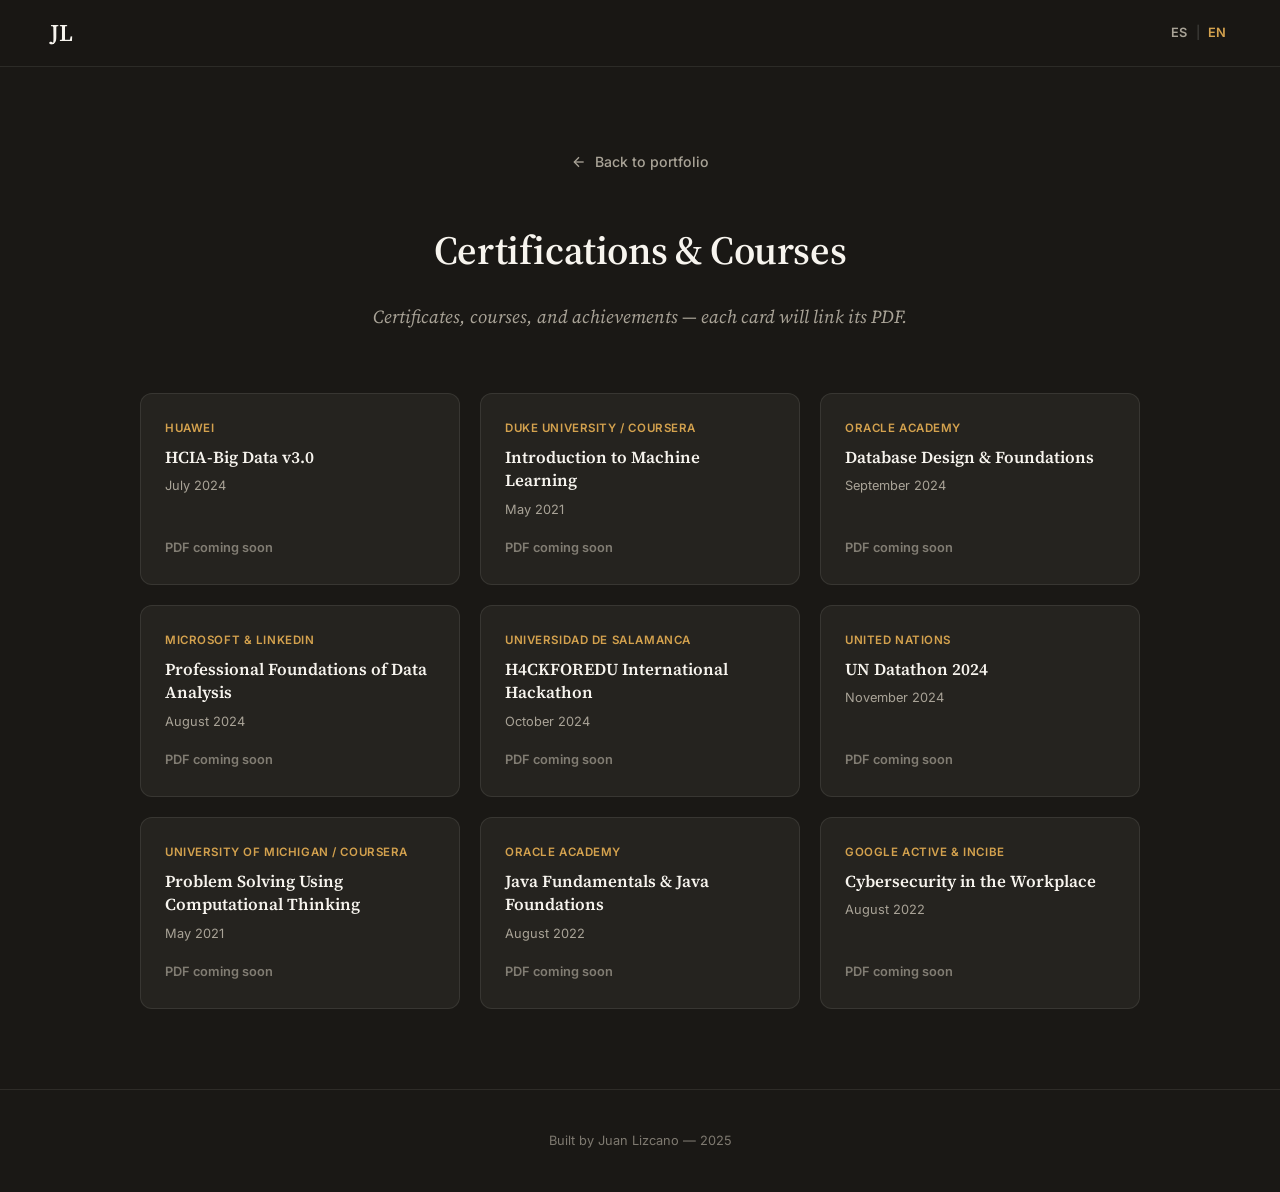
==== certificados.html @ 705ecad2 "Redesign: gold editorial theme, coverflow gallery, write-in effects - New typography: Source Serif 4" ====
<!DOCTYPE html>
<html lang="en" class="no-js">
<head>
    <meta charset="UTF-8">
    <meta name="viewport" content="width=device-width, initial-scale=1.0">
    <title>Certifications & Courses | Juan Lizcano</title>
    <meta name="description" content="Certifications, courses, and achievements of Juan Lizcano Barbosa.">

    <!-- Google Fonts -->
    <link rel="preconnect" href="https://fonts.googleapis.com">
    <link rel="preconnect" href="https://fonts.gstatic.com" crossorigin>
    <link href="https://fonts.googleapis.com/css2?family=Inter:wght@400;500;600;700&family=Source+Serif+4:ital,opsz,wght@0,8..60,400;0,8..60,500;0,8..60,600;1,8..60,400&display=swap" rel="stylesheet">

    <!-- Styles -->
    <link rel="stylesheet" href="css/styles.css">
</head>
<body data-page="certs">

    <!-- Navigation (static, always solid) -->
    <nav id="navbar" class="scrolled">
        <a class="nav-logo" href="index.html">JL</a>
        <div class="nav-actions">
            <div class="lang-toggle" role="group" aria-label="Language / Idioma">
                <button type="button" class="lang-opt" data-lang="es">ES</button>
                <span class="lang-sep">|</span>
                <button type="button" class="lang-opt" data-lang="en">EN</button>
            </div>
        </div>
    </nav>

    <main class="main-container">
        <section id="certificates">
            <div class="content-wrapper">
                <a class="certs-back" href="index.html">
                    <svg width="16" height="16" viewBox="0 0 24 24" fill="none" stroke="currentColor" stroke-width="2"><line x1="19" y1="12" x2="5" y2="12"/><polyline points="12 19 5 12 12 5"/></svg>
                    <span data-i18n="certs.back">Back to portfolio</span>
                </a>

                <h2 data-i18n="certs.title">Certifications &amp; Courses</h2>
                <p class="section-subtitle" data-i18n="certs.subtitle">Certificates, courses, and achievements — each card will link its PDF.</p>

                <!--
                    To publish a certificate PDF:
                    1. Drop the file into the certs/ folder (e.g. certs/hcia-big-data.pdf).
                    2. Replace the card's <span class="cert-pdf pending">…</span> with:
                       <a class="cert-pdf" href="certs/hcia-big-data.pdf" target="_blank" rel="noopener">
                           <span data-i18n="certs.view">View certificate (PDF)</span>
                       </a>
                -->
                <div class="certs-grid">
                    <div class="cert-card">
                        <div class="cert-issuer">Huawei</div>
                        <h4>HCIA-Big Data v3.0</h4>
                        <div class="cert-date" data-i18n="edu.cd1">July 2024</div>
                        <span class="cert-pdf pending" data-i18n="certs.soon">PDF coming soon</span>
                    </div>

                    <div class="cert-card">
                        <div class="cert-issuer">Duke University / Coursera</div>
                        <h4 data-i18n="edu.cert2">Introduction to Machine Learning</h4>
                        <div class="cert-date" data-i18n="edu.cd2">May 2021</div>
                        <span class="cert-pdf pending" data-i18n="certs.soon">PDF coming soon</span>
                    </div>

                    <div class="cert-card">
                        <div class="cert-issuer">Oracle Academy</div>
                        <h4 data-i18n="edu.cert3">Database Design &amp; Foundations</h4>
                        <div class="cert-date" data-i18n="edu.cd3">September 2024</div>
                        <span class="cert-pdf pending" data-i18n="certs.soon">PDF coming soon</span>
                    </div>

                    <div class="cert-card">
                        <div class="cert-issuer">Microsoft &amp; LinkedIn</div>
                        <h4 data-i18n="edu.cert4">Professional Foundations of Data Analysis</h4>
                        <div class="cert-date" data-i18n="edu.cd4">August 2024</div>
                        <span class="cert-pdf pending" data-i18n="certs.soon">PDF coming soon</span>
                    </div>

                    <div class="cert-card">
                        <div class="cert-issuer">Universidad de Salamanca</div>
                        <h4 data-i18n="edu.cert5">H4CKFOREDU International Hackathon</h4>
                        <div class="cert-date" data-i18n="edu.cd5">October 2024</div>
                        <span class="cert-pdf pending" data-i18n="certs.soon">PDF coming soon</span>
                    </div>

                    <div class="cert-card">
                        <div class="cert-issuer" data-i18n="edu.iss6">United Nations</div>
                        <h4>UN Datathon 2024</h4>
                        <div class="cert-date" data-i18n="edu.cd6">November 2024</div>
                        <span class="cert-pdf pending" data-i18n="certs.soon">PDF coming soon</span>
                    </div>

                    <div class="cert-card">
                        <div class="cert-issuer">University of Michigan / Coursera</div>
                        <h4 data-i18n="edu.cert7">Problem Solving Using Computational Thinking</h4>
                        <div class="cert-date" data-i18n="edu.cd7">May 2021</div>
                        <span class="cert-pdf pending" data-i18n="certs.soon">PDF coming soon</span>
                    </div>

                    <div class="cert-card">
                        <div class="cert-issuer">Oracle Academy</div>
                        <h4>Java Fundamentals &amp; Java Foundations</h4>
                        <div class="cert-date" data-i18n="edu.cd8">August 2022</div>
                        <span class="cert-pdf pending" data-i18n="certs.soon">PDF coming soon</span>
                    </div>

                    <div class="cert-card">
                        <div class="cert-issuer">Google Active &amp; Incibe</div>
                        <h4 data-i18n="edu.cert9">Cybersecurity in the Workplace</h4>
                        <div class="cert-date" data-i18n="edu.cd9">August 2022</div>
                        <span class="cert-pdf pending" data-i18n="certs.soon">PDF coming soon</span>
                    </div>
                </div>
            </div>
        </section>
    </main>

    <!-- Footer -->
    <footer>
        <p class="footer-copy" data-i18n="footer.copy">Built by Juan Lizcano &mdash; 2025</p>
    </footer>

    <!-- Scripts -->
    <script src="js/i18n.js" defer></script>

</body>
</html>
---- css/styles.css ----
/* ============================================
   Portfolio - Juan Lizcano Barbosa
   styles.css
   --------------------------------------------
   Editorial look: serif body (Source Serif 4) at a
   comfortable reading size, Inter for UI labels,
   warm dark palette with a single muted-gold accent.
   ============================================ */

/* --- Design Tokens --- */
:root {
    --bg-primary: #1a1815;
    --bg-secondary: #201d19;
    --bg-card: #262219;
    --bg-glass: rgba(245, 240, 232, 0.05);
    --bg-glass-hover: rgba(245, 240, 232, 0.1);
    --text-primary: #e6e2da;
    --text-secondary: #a9a397;
    --text-highlight: #f7f4ee;
    --accent: #d4a24e;
    --accent-hover: #ba8a35;
    --accent-glow: rgba(212, 162, 78, 0.35);
    --border-subtle: rgba(245, 240, 232, 0.09);
    --border-hover: rgba(245, 240, 232, 0.22);
    --font-serif: 'Source Serif 4', Georgia, 'Times New Roman', serif;
    --font-sans: 'Inter', -apple-system, BlinkMacSystemFont, sans-serif;
    --radius-sm: 8px;
    --radius-md: 12px;
    --radius-lg: 16px;
    --transition: 0.3s ease;
}

/* --- Reset --- */
*, *::before, *::after { box-sizing: border-box; margin: 0; padding: 0; }
html { scroll-behavior: smooth; }
body {
    font-family: var(--font-serif);
    font-size: 1.0625rem; /* 17px — comfortable reading size */
    background-color: var(--bg-primary);
    color: var(--text-primary);
    overflow-x: hidden;
    line-height: 1.75;
}
a { color: inherit; text-decoration: none; }
img { max-width: 100%; display: block; }

/* --- Particles Background --- */
#particles-js {
    position: fixed;
    inset: 0;
    z-index: 0;
}

/* --- Main Container --- */
.main-container {
    position: relative;
    z-index: 1;
}

/* ============================================
   NAVIGATION
   ============================================ */
nav {
    position: fixed;
    top: 0;
    left: 0;
    width: 100%;
    padding: 20px 50px;
    display: flex;
    justify-content: space-between;
    align-items: center;
    z-index: 1000;
    font-family: var(--font-sans);
    transition: background-color var(--transition), padding var(--transition);
}
nav.scrolled {
    background-color: rgba(26, 24, 21, 0.92);
    backdrop-filter: blur(20px);
    -webkit-backdrop-filter: blur(20px);
    padding: 12px 50px;
    border-bottom: 1px solid var(--border-subtle);
}
.nav-logo {
    font-family: var(--font-serif);
    font-weight: 600;
    font-size: 1.5rem;
    color: var(--text-highlight);
    letter-spacing: -0.02em;
}
.nav-links {
    display: flex;
    gap: 32px;
    align-items: center;
}
.nav-links a {
    color: var(--text-secondary);
    font-weight: 500;
    font-size: 0.9rem;
    letter-spacing: 0.02em;
    transition: color var(--transition);
    position: relative;
}
.nav-links a::after {
    content: '';
    position: absolute;
    bottom: -4px;
    left: 0;
    width: 0;
    height: 2px;
    background: var(--accent);
    transition: width var(--transition);
}
.nav-links a:hover,
.nav-links a.active {
    color: var(--text-highlight);
}
.nav-links a.active::after,
.nav-links a:hover::after {
    width: 100%;
}

/* LinkedIn icon link (no underline effect) */
.nav-linkedin {
    display: inline-flex;
    align-items: center;
}
.nav-linkedin::after { display: none; }
.nav-linkedin svg { display: block; }
.nav-linkedin:hover { color: var(--accent); }

/* Right-side nav cluster: language toggle + hamburger */
.nav-actions {
    display: flex;
    align-items: center;
    gap: 18px;
}
.lang-toggle {
    display: flex;
    align-items: center;
    gap: 5px;
    user-select: none;
}
.lang-opt {
    background: none;
    border: none;
    padding: 2px 3px;
    cursor: pointer;
    font-family: inherit;
    font-size: 0.8rem;
    font-weight: 600;
    letter-spacing: 0.04em;
    color: var(--text-secondary);
    transition: color var(--transition);
}
.lang-opt:hover { color: var(--text-highlight); }
.lang-opt.active { color: var(--accent); }
.lang-sep { color: var(--border-hover); font-size: 0.8rem; }

/* ============================================
   SECTIONS - COMMON
   ============================================ */
section {
    min-height: 100vh;
    display: flex;
    justify-content: center;
    align-items: center;
    padding: 120px 40px;
    position: relative;
}
.content-wrapper {
    max-width: 1000px;
    width: 100%;
    text-align: center;
}
h2 {
    font-family: var(--font-serif);
    font-size: 2.5rem;
    font-weight: 600;
    margin-bottom: 16px;
    letter-spacing: -0.01em;
    color: var(--text-highlight);
}
.section-subtitle {
    font-family: var(--font-serif);
    font-style: italic;
    color: var(--text-secondary);
    font-size: 1.15rem;
    margin-bottom: 60px;
    max-width: 620px;
    margin-left: auto;
    margin-right: auto;
}
h3 {
    font-family: var(--font-serif);
    font-size: 1.45rem;
    font-weight: 600;
    color: var(--text-highlight);
    margin-bottom: 16px;
}

/* Previously an animated silver gradient — now calm, plain text. */
.gradient-text {
    color: var(--text-highlight);
}

/* ============================================
   HERO SECTION
   ============================================ */
#home {
    padding: 0;
    overflow: hidden;
}
#vanta-hero {
    position: absolute;
    inset: 0;
    z-index: 1;
}
.hero-text {
    position: relative;
    z-index: 2;
    text-align: center;
}
.hero-text h1 {
    font-family: var(--font-serif);
    font-size: 4.2rem;
    font-weight: 600;
    color: var(--text-highlight);
    margin: 0;
    text-shadow: 0 0 30px rgba(0, 0, 0, 0.6);
    letter-spacing: -0.015em;
}
.hero-text p {
    font-family: var(--font-serif);
    font-style: italic;
    font-size: 1.45rem;
    color: var(--text-primary);
    text-shadow: 0 0 15px rgba(0, 0, 0, 0.6);
    min-height: 2.2rem;
    margin-top: 12px;
}
.typing-cursor {
    display: inline-block;
    width: 3px;
    height: 1.4rem;
    background-color: var(--accent);
    margin-left: 2px;
    animation: blink 0.7s infinite;
    vertical-align: text-bottom;
}
@keyframes blink { 50% { opacity: 0; } }

/* Hero CV button */
.hero-cv {
    display: inline-flex;
    align-items: center;
    gap: 9px;
    margin-top: 28px;
    padding: 12px 26px;
    border-radius: 30px;
    background: rgba(245, 240, 232, 0.06);
    border: 1px solid var(--border-hover);
    color: var(--text-highlight);
    font-family: var(--font-sans);
    font-weight: 600;
    font-size: 0.9rem;
    backdrop-filter: blur(6px);
    transition: all var(--transition);
}
.hero-cv:hover {
    background: var(--accent);
    border-color: var(--accent);
    transform: translateY(-3px);
    box-shadow: 0 10px 30px rgba(212, 162, 78, 0.35);
}

.scroll-indicator {
    position: absolute;
    bottom: 40px;
    left: 50%;
    transform: translateX(-50%);
    z-index: 2;
    animation: bounce 2s infinite;
    opacity: 0.6;
}
.scroll-indicator svg {
    width: 24px;
    height: 24px;
    fill: var(--text-primary);
}
@keyframes bounce {
    0%, 20%, 50%, 80%, 100% { transform: translateX(-50%) translateY(0); }
    40% { transform: translateX(-50%) translateY(-10px); }
    60% { transform: translateX(-50%) translateY(-5px); }
}

/* ============================================
   ABOUT SECTION
   ============================================ */
#about .intro-text {
    font-size: 1.2rem;
    line-height: 1.85;
    color: var(--text-primary);
    max-width: 680px;
    margin: 0 auto 56px auto;
    text-align: center;
}

/* Coverflow photo carousel (3D ring painted from js/main.js) */
.coverflow {
    position: relative;
    max-width: 760px;
    margin: 0 auto;
    /* Card width drives pitch, depth and perspective. */
    --cf-card: clamp(190px, 28vw, 300px);
}
.coverflow-frame {
    position: relative;
    overflow: hidden;
    padding: 36px 0 26px;
    cursor: grab;
    outline: none;
    perspective: calc(var(--cf-card) * 3);
    touch-action: pan-y; /* horizontal drag is ours; the page keeps scrolling */
}
.coverflow-frame:active { cursor: grabbing; }
.coverflow-frame:focus-visible {
    outline: 2px solid var(--accent);
    outline-offset: -2px;
    border-radius: var(--radius-md);
}
.coverflow-stage {
    position: relative;
    height: var(--cf-card);
    transform-style: preserve-3d;
    user-select: none;
}
.coverflow-card {
    position: absolute;
    left: 50%;
    top: 0;
    width: var(--cf-card);
    aspect-ratio: 1 / 1;
    overflow: hidden;
    border-radius: var(--radius-lg);
    background: var(--bg-card);
    border: 1px solid var(--border-subtle);
    box-shadow: 0 22px 50px rgba(0, 0, 0, 0.45);
    will-change: transform;
}
.coverflow-card img {
    width: 100%;
    height: 100%;
    object-fit: cover;
    user-select: none;
    -webkit-user-drag: none;
    pointer-events: none;
}
.coverflow-caption {
    font-family: var(--font-serif);
    font-style: italic;
    color: var(--text-secondary);
    font-size: 0.98rem;
    min-height: 1.6em;
}
.carousel-btn {
    position: absolute;
    top: 50%;
    transform: translateY(-50%);
    z-index: 200;
    width: 40px;
    height: 40px;
    border-radius: 50%;
    border: 1px solid var(--border-subtle);
    background: rgba(26, 24, 21, 0.6);
    color: var(--text-highlight);
    display: flex;
    align-items: center;
    justify-content: center;
    cursor: pointer;
    backdrop-filter: blur(6px);
    transition: all var(--transition);
}
.carousel-btn:hover {
    border-color: var(--accent);
    background: rgba(212, 162, 78, 0.35);
}
.carousel-btn.prev { left: 10px; }
.carousel-btn.next { right: 10px; }
.carousel-dots {
    display: flex;
    justify-content: center;
    gap: 8px;
    margin-top: 14px;
}
.carousel-dot {
    width: 8px;
    height: 8px;
    border-radius: 50%;
    border: none;
    padding: 0;
    background: rgba(247, 244, 238, 0.45);
    cursor: pointer;
    transition: background var(--transition), transform var(--transition);
}
.carousel-dot.active {
    background: var(--accent);
    transform: scale(1.25);
}

/* ============================================
   EXPERIENCE TIMELINE
   ============================================ */
#experience {
    min-height: auto;
    padding: 100px 40px;
}
.timeline {
    position: relative;
    max-width: 900px;
    margin: 0 auto;
    padding: 20px 0;
}
.timeline::before {
    content: '';
    position: absolute;
    left: 50%;
    transform: translateX(-50%);
    top: 0;
    bottom: 0;
    width: 2px;
    background: linear-gradient(to bottom, transparent, var(--accent), var(--accent), transparent);
    opacity: 0.55;
}
.timeline-item {
    position: relative;
    width: 50%;
    padding: 0 40px 50px;
}
.timeline-item:nth-child(odd) {
    left: 0;
    text-align: right;
    padding-right: 50px;
    padding-left: 0;
}
.timeline-item:nth-child(even) {
    left: 50%;
    text-align: left;
    padding-left: 50px;
    padding-right: 0;
}
.timeline-dot {
    position: absolute;
    top: 5px;
    width: 14px;
    height: 14px;
    background: var(--accent);
    border: 3px solid var(--bg-primary);
    border-radius: 50%;
    z-index: 2;
    box-shadow: 0 0 10px var(--accent-glow);
}
.timeline-item:nth-child(odd) .timeline-dot {
    right: -7px;
}
.timeline-item:nth-child(even) .timeline-dot {
    left: -7px;
}
.timeline-content {
    background: var(--bg-glass);
    border: 1px solid var(--border-subtle);
    border-radius: var(--radius-md);
    padding: 24px;
    transition: all var(--transition);
}
.timeline-content:hover {
    border-color: var(--border-hover);
    transform: translateY(-3px);
    box-shadow: 0 10px 30px rgba(0, 0, 0, 0.3);
}
.timeline-date {
    font-family: var(--font-sans);
    font-size: 0.78rem;
    color: var(--accent);
    font-weight: 600;
    text-transform: uppercase;
    letter-spacing: 0.06em;
    margin-bottom: 8px;
}
.timeline-content h3 {
    font-size: 1.2rem;
    margin-bottom: 4px;
}
.timeline-company {
    font-family: var(--font-serif);
    font-style: italic;
    color: var(--text-secondary);
    font-size: 0.95rem;
    margin-bottom: 10px;
}
.timeline-content p {
    color: var(--text-secondary);
    font-size: 0.95rem;
    line-height: 1.65;
    margin: 0;
}
.timeline-content .project-tags {
    margin-top: 12px;
}

/* ============================================
   PROJECTS SECTION
   ============================================ */
.projects-grid {
    display: grid;
    grid-template-columns: repeat(auto-fit, minmax(300px, 1fr));
    gap: 24px;
    width: 100%;
}
.project-card {
    background: var(--bg-card);
    border-radius: var(--radius-md);
    overflow: hidden;
    transition: transform var(--transition), box-shadow var(--transition), border-color var(--transition);
    border: 1px solid var(--border-subtle);
    display: flex;
    flex-direction: column;
}
.project-card:hover {
    transform: translateY(-6px);
    box-shadow: 0 16px 40px rgba(0, 0, 0, 0.4);
    border-color: var(--border-hover);
}

/* Icon header */
.project-icon-header {
    display: flex;
    align-items: center;
    justify-content: space-between;
    padding: 22px 24px 0;
}
.project-status {
    font-family: var(--font-sans);
    font-size: 0.68rem;
    font-weight: 600;
    text-transform: uppercase;
    letter-spacing: 0.06em;
    padding: 4px 10px;
    border-radius: 20px;
}
.project-status.live {
    background: rgba(34, 197, 94, 0.12);
    color: #4ade80;
    border: 1px solid rgba(34, 197, 94, 0.25);
}
.project-status.dev {
    background: rgba(251, 191, 36, 0.12);
    color: #fbbf24;
    border: 1px solid rgba(251, 191, 36, 0.25);
}
.project-status.research {
    background: rgba(212, 162, 78, 0.12);
    color: var(--accent);
    border: 1px solid rgba(212, 162, 78, 0.3);
}
.project-status.complete {
    background: rgba(169, 163, 151, 0.12);
    color: var(--text-secondary);
    border: 1px solid rgba(169, 163, 151, 0.3);
}

.project-info {
    padding: 18px 24px 24px;
    text-align: left;
    flex-grow: 1;
    display: flex;
    flex-direction: column;
}
.project-info h3 {
    margin: 0 0 10px 0;
    font-size: 1.2rem;
    line-height: 1.3;
}
.project-info p {
    color: var(--text-secondary);
    font-size: 0.95rem;
    line-height: 1.65;
    flex-grow: 1;
}
.project-tags {
    display: flex;
    flex-wrap: wrap;
    gap: 6px;
    margin-top: 16px;
}
.project-tag {
    font-family: var(--font-sans);
    font-size: 0.7rem;
    padding: 3px 9px;
    border-radius: 20px;
    background: rgba(212, 162, 78, 0.1);
    color: #e2c07c;
    font-weight: 500;
    letter-spacing: 0.02em;
    border: 1px solid rgba(212, 162, 78, 0.18);
}
.project-link {
    display: inline-flex;
    align-items: center;
    gap: 7px;
    margin-top: 16px;
    padding: 9px 18px;
    align-self: flex-start;
    background: rgba(212, 162, 78, 0.12);
    border: 1px solid rgba(212, 162, 78, 0.3);
    color: var(--accent);
    border-radius: 8px;
    font-family: var(--font-sans);
    font-weight: 600;
    font-size: 0.82rem;
    transition: all var(--transition);
}
.project-link:hover {
    background: var(--accent);
    color: #fff;
    transform: translateY(-2px);
    box-shadow: 0 8px 20px rgba(212, 162, 78, 0.3);
}
.project-info-footer {
    display: flex;
    align-items: center;
    justify-content: space-between;
    flex-wrap: wrap;
    gap: 12px;
}

/* Clickable card + "View case study" cue */
.project-card.clickable { cursor: pointer; }
.project-card.clickable:focus-visible {
    outline: 2px solid var(--accent);
    outline-offset: 2px;
}
.case-cue {
    display: inline-flex;
    align-items: center;
    gap: 6px;
    margin-top: 16px;
    align-self: flex-start;
    color: var(--accent);
    font-family: var(--font-sans);
    font-weight: 600;
    font-size: 0.8rem;
    opacity: 0.85;
    transition: gap var(--transition), opacity var(--transition);
}
.project-card:hover .case-cue { opacity: 1; gap: 10px; }

/* ============================================
   CASE STUDY MODAL
   ============================================ */
.case-modal {
    position: fixed;
    inset: 0;
    z-index: 200;
    display: none;
    align-items: center;
    justify-content: center;
    padding: 24px;
}
.case-modal.open { display: flex; }
.case-modal-backdrop {
    position: absolute;
    inset: 0;
    background: rgba(0, 0, 0, 0.75);
    backdrop-filter: blur(4px);
    animation: fade-in 0.25s ease;
}
.case-modal-content {
    position: relative;
    z-index: 1;
    width: 100%;
    max-width: 640px;
    max-height: 88vh;
    overflow-y: auto;
    background: var(--bg-secondary);
    border: 1px solid var(--border-subtle);
    border-radius: var(--radius-lg);
    padding: 40px;
    box-shadow: 0 30px 80px rgba(0, 0, 0, 0.6);
    animation: modal-rise 0.3s cubic-bezier(0.22, 1, 0.36, 1);
}
@keyframes fade-in { from { opacity: 0; } to { opacity: 1; } }
@keyframes modal-rise {
    from { opacity: 0; transform: translateY(24px) scale(0.98); }
    to { opacity: 1; transform: translateY(0) scale(1); }
}
.case-modal-close {
    position: absolute;
    top: 18px;
    right: 18px;
    width: 38px;
    height: 38px;
    border-radius: 50%;
    border: 1px solid var(--border-subtle);
    background: var(--bg-glass);
    color: var(--text-secondary);
    display: flex;
    align-items: center;
    justify-content: center;
    cursor: pointer;
    transition: all var(--transition);
}
.case-modal-close:hover {
    color: var(--text-highlight);
    border-color: var(--accent);
    transform: rotate(90deg);
}
.case-modal-status {
    display: inline-block;
    font-family: var(--font-sans);
    font-size: 0.68rem;
    font-weight: 600;
    text-transform: uppercase;
    letter-spacing: 0.06em;
    padding: 4px 10px;
    border-radius: 20px;
    background: rgba(212, 162, 78, 0.12);
    color: var(--accent);
    border: 1px solid rgba(212, 162, 78, 0.25);
    margin-bottom: 14px;
}
.case-modal-content h2 {
    font-size: 1.7rem;
    margin: 0 0 24px 0;
    line-height: 1.25;
    padding-right: 40px;
}
.case-block { margin-bottom: 22px; }
.case-block h4 {
    font-family: var(--font-sans);
    font-size: 0.75rem;
    text-transform: uppercase;
    letter-spacing: 0.08em;
    color: var(--accent);
    margin: 0 0 8px 0;
}
.case-block p {
    color: var(--text-primary);
    font-size: 1rem;
    line-height: 1.7;
    margin: 0;
    text-align: left;
}
.case-block ul {
    margin: 0;
    padding-left: 20px;
    text-align: left;
}
.case-block li {
    color: var(--text-primary);
    font-size: 1rem;
    line-height: 1.7;
    margin-bottom: 6px;
}
.case-modal-tags {
    display: flex;
    flex-wrap: wrap;
    gap: 6px;
    margin: 24px 0 0;
    padding-top: 22px;
    border-top: 1px solid var(--border-subtle);
}
.case-modal-link {
    display: inline-flex;
    align-items: center;
    gap: 8px;
    margin-top: 22px;
    padding: 11px 22px;
    background: var(--accent);
    color: #fff;
    border-radius: 8px;
    font-family: var(--font-sans);
    font-weight: 600;
    font-size: 0.88rem;
    transition: all var(--transition);
}
.case-modal-link:hover {
    background: var(--accent-hover);
    transform: translateY(-2px);
    box-shadow: 0 8px 25px rgba(212, 162, 78, 0.3);
}

/* ============================================
   CERTIFICATIONS (certificados.html)
   ============================================ */
#certificates {
    min-height: auto;
    padding: 150px 40px 80px;
}
.certs-back {
    display: inline-flex;
    align-items: center;
    gap: 8px;
    margin-bottom: 40px;
    font-family: var(--font-sans);
    font-size: 0.88rem;
    font-weight: 500;
    color: var(--text-secondary);
    transition: color var(--transition);
}
.certs-back:hover { color: var(--accent); }
.certs-grid {
    display: grid;
    grid-template-columns: repeat(auto-fit, minmax(280px, 1fr));
    gap: 20px;
    text-align: left;
}
.cert-card {
    background: var(--bg-glass);
    border: 1px solid var(--border-subtle);
    border-radius: var(--radius-md);
    padding: 24px;
    display: flex;
    flex-direction: column;
    transition: all var(--transition);
}
.cert-card:hover {
    border-color: var(--border-hover);
    transform: translateY(-3px);
    box-shadow: 0 8px 25px rgba(0, 0, 0, 0.3);
}
.cert-card .cert-issuer {
    font-family: var(--font-sans);
    font-size: 0.72rem;
    color: var(--accent);
    font-weight: 600;
    text-transform: uppercase;
    letter-spacing: 0.05em;
    margin-bottom: 8px;
}
.cert-card h4 {
    font-family: var(--font-serif);
    font-size: 1.05rem;
    font-weight: 600;
    color: var(--text-highlight);
    margin-bottom: 6px;
    line-height: 1.4;
}
.cert-card .cert-date {
    font-family: var(--font-sans);
    font-size: 0.8rem;
    color: var(--text-secondary);
    margin-bottom: 4px;
}
/* PDF slot: a muted "coming soon" span, or a live link once the PDF exists */
.cert-pdf {
    display: inline-flex;
    align-items: center;
    gap: 7px;
    margin-top: auto;
    padding-top: 12px;
    font-family: var(--font-sans);
    font-size: 0.8rem;
    font-weight: 600;
    color: var(--accent);
}
a.cert-pdf:hover { text-decoration: underline; }
.cert-pdf.pending {
    color: var(--text-secondary);
    opacity: 0.7;
}

/* ============================================
   AI CHAT SECTION
   ============================================ */
#ai-chat {
    min-height: auto;
    padding: 100px 40px;
}
.chat-wrapper {
    max-width: 720px;
    margin: 0 auto;
    border-radius: var(--radius-lg);
    overflow: hidden;
    border: 1px solid var(--border-subtle);
    background: var(--bg-secondary);
    box-shadow: 0 20px 60px rgba(0, 0, 0, 0.4);
    font-family: var(--font-sans);
}

/* Terminal header bar */
.chat-terminal-header {
    display: flex;
    align-items: center;
    padding: 12px 18px;
    background: rgba(245, 240, 232, 0.03);
    border-bottom: 1px solid var(--border-subtle);
    gap: 14px;
}
.terminal-dots {
    display: flex;
    gap: 7px;
}
.terminal-dots .dot {
    width: 12px;
    height: 12px;
    border-radius: 50%;
}
.dot.red { background: #ff5f57; }
.dot.yellow { background: #febc2e; }
.dot.green { background: #28c840; }
.terminal-title {
    display: flex;
    align-items: center;
    gap: 6px;
    font-size: 0.82rem;
    font-weight: 600;
    color: var(--text-secondary);
    letter-spacing: 0.03em;
    flex-grow: 1;
}
.terminal-title svg { color: var(--accent); }
.terminal-status {
    display: flex;
    align-items: center;
    gap: 6px;
    font-size: 0.75rem;
}
.status-dot-live {
    width: 8px;
    height: 8px;
    border-radius: 50%;
    background: #febc2e;
    animation: pulse-status 1.5s infinite;
}
.status-dot-live.online { background: #28c840; }
.status-dot-live.offline { background: #ff5f57; animation: none; }
.status-text {
    color: var(--text-secondary);
    font-weight: 500;
}
@keyframes pulse-status {
    0%, 100% { opacity: 1; transform: scale(1); }
    50% { opacity: 0.5; transform: scale(1.3); }
}

/* Messages area */
.chat-messages {
    height: 420px;
    overflow-y: auto;
    padding: 22px 18px;
    display: flex;
    flex-direction: column;
    gap: 14px;
    background: var(--bg-primary);
    scroll-behavior: smooth;
}
.chat-messages::-webkit-scrollbar { width: 8px; }
.chat-messages::-webkit-scrollbar-thumb {
    background: rgba(245, 240, 232, 0.12);
    border-radius: 4px;
}
.chat-msg {
    display: flex;
    max-width: 85%;
}
.chat-msg.user { align-self: flex-end; justify-content: flex-end; }
.chat-msg.bot { align-self: flex-start; }
.chat-bubble {
    padding: 11px 16px;
    border-radius: 14px;
    font-size: 0.92rem;
    line-height: 1.55;
    white-space: pre-wrap;
    word-wrap: break-word;
}
.chat-msg.bot .chat-bubble {
    background: var(--bg-card);
    border: 1px solid var(--border-subtle);
    color: var(--text-primary);
    border-bottom-left-radius: 4px;
}
.chat-msg.user .chat-bubble {
    background: var(--accent);
    color: #fff;
    border-bottom-right-radius: 4px;
}

/* Typing indicator */
.chat-bubble.typing {
    display: inline-flex;
    gap: 5px;
    align-items: center;
}
.chat-bubble.typing span {
    width: 7px;
    height: 7px;
    border-radius: 50%;
    background: var(--text-secondary);
    animation: typing-bounce 1.2s infinite ease-in-out;
}
.chat-bubble.typing span:nth-child(2) { animation-delay: 0.15s; }
.chat-bubble.typing span:nth-child(3) { animation-delay: 0.3s; }
@keyframes typing-bounce {
    0%, 60%, 100% { transform: translateY(0); opacity: 0.4; }
    30% { transform: translateY(-5px); opacity: 1; }
}

/* Input bar */
.chat-input-bar {
    display: flex;
    gap: 10px;
    padding: 14px 18px;
    border-top: 1px solid var(--border-subtle);
    background: rgba(245, 240, 232, 0.02);
}
.chat-input-bar input {
    flex-grow: 1;
    padding: 12px 16px;
    border-radius: 24px;
    border: 1px solid var(--border-subtle);
    background: var(--bg-primary);
    color: var(--text-primary);
    font-family: inherit;
    font-size: 0.9rem;
    outline: none;
    transition: border-color var(--transition);
}
.chat-input-bar input:focus { border-color: var(--accent); }
.chat-input-bar input:disabled { opacity: 0.5; }
.chat-input-bar button {
    flex-shrink: 0;
    width: 46px;
    height: 46px;
    border-radius: 50%;
    border: none;
    background: var(--accent);
    color: #fff;
    display: flex;
    align-items: center;
    justify-content: center;
    cursor: pointer;
    transition: all var(--transition);
}
.chat-input-bar button:hover:not(:disabled) {
    background: var(--accent-hover);
    transform: scale(1.05);
}
.chat-input-bar button:disabled { opacity: 0.5; cursor: not-allowed; }

/* Suggested prompts */
.chat-prompts {
    display: flex;
    flex-wrap: wrap;
    gap: 8px;
    padding: 14px 18px;
    border-top: 1px solid var(--border-subtle);
    background: rgba(245, 240, 232, 0.02);
}
.chat-prompt-chip {
    font-size: 0.78rem;
    padding: 6px 14px;
    border-radius: 20px;
    background: rgba(212, 162, 78, 0.1);
    border: 1px solid rgba(212, 162, 78, 0.2);
    color: var(--text-secondary);
    font-weight: 500;
    cursor: default;
    transition: all var(--transition);
}
.chat-prompt-chip:hover {
    background: rgba(212, 162, 78, 0.2);
    color: var(--text-highlight);
    border-color: var(--accent);
}

/* ============================================
   VISION LAB SECTION (on-device computer vision)
   ============================================ */
#vision-lab {
    min-height: auto;
    padding: 100px 40px;
}
.vision-wrapper {
    max-width: 920px;
    margin: 0 auto;
    border-radius: var(--radius-lg);
    overflow: hidden;
    border: 1px solid var(--border-subtle);
    background: var(--bg-secondary);
    box-shadow: 0 20px 60px rgba(0, 0, 0, 0.4);
    font-family: var(--font-sans);
}
.vision-body {
    display: flex;
    align-items: stretch;
}

/* --- Left: camera stage --- */
.vision-stage {
    position: relative;
    flex: 1 1 60%;
    background: #000;
    aspect-ratio: 4 / 3;
    overflow: hidden;
    border-right: 1px solid var(--border-subtle);
}
.vision-stage video,
.vision-stage canvas {
    position: absolute;
    inset: 0;
    width: 100%;
    height: 100%;
    object-fit: cover;
    transform: scaleX(-1); /* selfie mirror; canvas overlay mirrors with it */
}
.vision-stage canvas { pointer-events: none; }

/* Reticle corner brackets */
.vision-bracket {
    position: absolute;
    width: 26px;
    height: 26px;
    border: 2px solid var(--accent);
    opacity: 0.55;
    z-index: 3;
    pointer-events: none;
}
.vision-bracket.tl { top: 14px; left: 14px; border-right: none; border-bottom: none; }
.vision-bracket.tr { top: 14px; right: 14px; border-left: none; border-bottom: none; }
.vision-bracket.bl { bottom: 14px; left: 14px; border-right: none; border-top: none; }
.vision-bracket.br { bottom: 14px; right: 14px; border-left: none; border-top: none; }

/* Scanning line (only animates while live) */
.vision-scanline {
    position: absolute;
    left: 0; right: 0; top: 0;
    height: 2px;
    background: linear-gradient(90deg, transparent, var(--accent), transparent);
    opacity: 0;
    z-index: 3;
    pointer-events: none;
}
.vision-stage.live .vision-scanline {
    opacity: 0.8;
    animation: vision-scan 3.2s linear infinite;
}
@keyframes vision-scan {
    0% { top: 4%; }
    50% { top: 96%; }
    100% { top: 4%; }
}

/* FPS chip + stop button: only while live */
.vision-fps-chip,
.vision-stop {
    position: absolute;
    z-index: 4;
    font-size: 0.72rem;
    font-weight: 600;
    letter-spacing: 0.04em;
    padding: 5px 10px;
    border-radius: 20px;
    background: rgba(26, 24, 21, 0.65);
    border: 1px solid var(--border-subtle);
    backdrop-filter: blur(6px);
    color: var(--text-highlight);
    opacity: 0;
    transition: opacity var(--transition);
}
.vision-fps-chip { top: 12px; left: 50%; transform: translateX(-50%); color: #28c840; }
.vision-stop {
    bottom: 12px; left: 50%; transform: translateX(-50%);
    display: inline-flex; align-items: center; gap: 6px;
    cursor: pointer;
}
.vision-stop:hover { border-color: var(--accent); background: rgba(212, 162, 78, 0.25); }
.vision-stage.live .vision-fps-chip,
.vision-stage.live .vision-stop { opacity: 1; }

/* Idle / boot overlay */
.vision-overlay {
    position: absolute;
    inset: 0;
    z-index: 5;
    display: flex;
    flex-direction: column;
    align-items: center;
    justify-content: center;
    gap: 16px;
    padding: 24px;
    text-align: center;
    background: radial-gradient(circle at center, rgba(212, 162, 78, 0.1), rgba(0, 0, 0, 0.85));
    transition: opacity var(--transition);
}
.vision-stage.live .vision-overlay { opacity: 0; pointer-events: none; }
.vision-boot {
    font-family: 'Courier New', monospace;
    font-size: 0.74rem;
    line-height: 1.5;
    color: #28c840;
    text-align: left;
    min-height: 18px;
    margin: 0;
    white-space: pre-wrap;
    text-shadow: 0 0 8px rgba(40, 200, 64, 0.4);
}
.vision-activate {
    display: inline-flex;
    align-items: center;
    gap: 9px;
    padding: 13px 26px;
    border-radius: var(--radius-md);
    border: none;
    cursor: pointer;
    font-family: var(--font-sans);
    font-size: 0.95rem;
    font-weight: 600;
    color: #fff;
    background: var(--accent);
    box-shadow: 0 0 30px var(--accent-glow);
    transition: transform var(--transition), box-shadow var(--transition), background var(--transition);
}
.vision-activate:hover:not(:disabled) {
    background: var(--accent-hover);
    transform: translateY(-2px);
    box-shadow: 0 0 45px var(--accent-glow);
}
.vision-activate:disabled { opacity: 0.6; cursor: wait; }
.vision-overlay.loading .vision-activate { display: none; }
.vision-privacy {
    display: inline-flex;
    align-items: center;
    gap: 6px;
    font-size: 0.74rem;
    color: var(--text-secondary);
    margin: 0;
}
.vision-privacy svg { color: var(--accent); }

/* --- Right: telemetry panel --- */
.vision-panel {
    flex: 1 1 40%;
    min-width: 240px;
    padding: 20px;
    display: flex;
    flex-direction: column;
    gap: 14px;
    background: rgba(245, 240, 232, 0.015);
}
.vision-panel-title {
    font-size: 0.72rem;
    font-weight: 700;
    letter-spacing: 0.14em;
    text-transform: uppercase;
    color: var(--text-secondary);
}
.vision-bars {
    display: flex;
    flex-direction: column;
    gap: 10px;
    flex-grow: 1;
}
.vision-hint {
    font-size: 0.82rem;
    color: var(--text-secondary);
    margin: 0;
    align-self: center;
    text-align: center;
}
.vision-bar {
    display: grid;
    grid-template-columns: 70px 1fr 38px;
    align-items: center;
    gap: 10px;
}
.vision-bar-label {
    font-size: 0.76rem;
    color: var(--text-secondary);
    font-weight: 500;
}
.vision-bar-track {
    height: 8px;
    border-radius: 6px;
    background: rgba(245, 240, 232, 0.07);
    overflow: hidden;
}
.vision-bar-fill {
    display: block;
    height: 100%;
    width: 0%;
    border-radius: 6px;
    background: linear-gradient(90deg, var(--accent), #e8cd8f);
    transition: width 0.09s linear;
}
.vision-bar-val {
    font-size: 0.72rem;
    font-variant-numeric: tabular-nums;
    color: var(--text-primary);
    text-align: right;
}
.vision-readout {
    border-top: 1px solid var(--border-subtle);
    padding-top: 12px;
    display: flex;
    flex-direction: column;
    gap: 8px;
}
.vision-dominant {
    display: flex;
    align-items: center;
    gap: 8px;
    font-size: 1.05rem;
    font-weight: 600;
    color: var(--text-highlight);
}
.vision-icon {
    display: inline-flex;
    align-items: center;
    color: var(--accent);
}
.vision-icon svg { display: block; }
.vision-meta {
    display: flex;
    flex-direction: column;
    gap: 3px;
    font-size: 0.72rem;
    font-variant-numeric: tabular-nums;
    color: var(--text-secondary);
}

/* ============================================
   CONTACT SECTION
   ============================================ */
#contact {
    padding: 0;
    overflow: hidden;
}
#vanta-contact {
    position: absolute;
    inset: 0;
    z-index: 0;
}
#contact .content-wrapper {
    position: relative;
    z-index: 2;
    background: rgba(26, 24, 21, 0.6);
    backdrop-filter: blur(10px);
    padding: 50px;
    border-radius: var(--radius-lg);
    max-width: 700px;
    border: 1px solid var(--border-subtle);
}
#contact p {
    font-size: 1.15rem;
    color: var(--text-secondary);
    margin-bottom: 40px;
    line-height: 1.7;
}
/* Contact CTAs (Schedule + CV) */
.contact-actions {
    display: flex;
    flex-wrap: wrap;
    justify-content: center;
    gap: 16px;
    margin-bottom: 40px;
}
.cta-btn {
    display: inline-flex;
    align-items: center;
    gap: 10px;
    padding: 14px 28px;
    border-radius: 30px;
    font-family: var(--font-sans);
    font-weight: 600;
    font-size: 0.95rem;
    transition: all var(--transition);
}
.cta-primary {
    background: var(--accent);
    color: #fff;
    border: 1px solid var(--accent);
}
.cta-primary:hover {
    background: var(--accent-hover);
    transform: translateY(-3px);
    box-shadow: 0 12px 30px rgba(212, 162, 78, 0.4);
}
.cta-secondary {
    background: transparent;
    color: var(--text-highlight);
    border: 1px solid var(--border-hover);
}
.cta-secondary:hover {
    border-color: var(--accent);
    background: rgba(212, 162, 78, 0.12);
    transform: translateY(-3px);
}

.social-links {
    display: flex;
    justify-content: center;
    gap: 24px;
}
.social-link {
    display: flex;
    align-items: center;
    justify-content: center;
    width: 52px;
    height: 52px;
    border-radius: 50%;
    background: var(--bg-glass);
    border: 1px solid var(--border-subtle);
    transition: all var(--transition);
}
.social-link:hover {
    transform: translateY(-4px) scale(1.1);
    border-color: var(--accent);
    background: var(--accent-glow);
    box-shadow: 0 8px 25px rgba(212, 162, 78, 0.3);
}
.social-link svg {
    width: 22px;
    height: 22px;
    fill: var(--text-primary);
    transition: fill var(--transition);
}
.social-link:hover svg {
    fill: var(--text-highlight);
}

/* ============================================
   FOOTER
   ============================================ */
footer {
    padding: 40px;
    text-align: center;
    border-top: 1px solid var(--border-subtle);
    position: relative;
    z-index: 1;
    font-family: var(--font-sans);
}
.footer-links {
    display: flex;
    justify-content: center;
    gap: 30px;
    margin-bottom: 20px;
}
.footer-links a {
    color: var(--text-secondary);
    font-size: 0.85rem;
    font-weight: 500;
    transition: color var(--transition);
}
.footer-links a:hover { color: var(--text-highlight); }
.footer-copy {
    color: var(--text-secondary);
    font-size: 0.8rem;
    opacity: 0.7;
}

/* ============================================
   SCROLL REVEAL ANIMATIONS
   ============================================ */
.reveal {
    opacity: 0;
    transform: translateY(40px);
    transition: opacity 0.7s ease, transform 0.7s ease;
}
.reveal.visible {
    opacity: 1;
    transform: translateY(0);
}
.delay-1 { transition-delay: 0.1s; }
.delay-2 { transition-delay: 0.2s; }
.delay-3 { transition-delay: 0.3s; }
.delay-4 { transition-delay: 0.4s; }
.delay-5 { transition-delay: 0.5s; }
.delay-6 { transition-delay: 0.6s; }

/* No-JS fallback */
.no-js .reveal { opacity: 1; transform: none; }

/* ============================================
   SCROLL "WRITE-IN" TEXT EFFECTS
   Section titles type out with a caret; prose
   writes itself in word by word (js/main.js).
   ============================================ */
/* An element being written owns its own entrance — kill the container fade. */
.write-host {
    opacity: 1 !important;
    transform: none !important;
    transition: none !important;
}
.write-word {
    display: inline-block;
    opacity: 0;
    animation: write-word-in 0.5s cubic-bezier(0.22, 1, 0.36, 1) forwards;
}
@keyframes write-word-in {
    from { opacity: 0; transform: translateY(0.4em); filter: blur(6px); }
    to { opacity: 1; transform: none; filter: none; }
}
.type-caret {
    display: inline-block;
    width: 3px;
    height: 0.85em;
    margin-left: 5px;
    background: var(--accent);
    animation: blink 0.7s infinite;
    vertical-align: -0.08em;
}

@media (prefers-reduced-motion: reduce) {
    .reveal { opacity: 1; transform: none; transition: none; }
    .write-word { animation: none; opacity: 1; }
}

/* ============================================
   RESPONSIVE DESIGN
   ============================================ */

/* Mobile */
@media (max-width: 768px) {
    nav { padding: 15px 20px; }
    nav.scrolled { padding: 12px 20px; }

    /* Few links now — keep them inline instead of a drawer menu */
    .nav-links { gap: 16px; }
    .nav-links a { font-size: 0.82rem; }
    .nav-actions { gap: 12px; }

    section { padding: 80px 24px; }
    h1, .hero-text h1 { font-size: 2.6rem !important; }
    h2 { font-size: 2rem; }
    .section-subtitle { font-size: 1.05rem; }

    #about .intro-text { font-size: 1.1rem; }
    .coverflow { --cf-card: clamp(150px, 46vw, 240px); }
    .carousel-btn { width: 34px; height: 34px; }

    /* Timeline mobile: single column */
    .timeline::before { left: 20px; }
    .timeline-item,
    .timeline-item:nth-child(odd),
    .timeline-item:nth-child(even) {
        width: 100%;
        left: 0;
        text-align: left;
        padding-left: 50px;
        padding-right: 0;
    }
    .timeline-item:nth-child(odd) .timeline-dot,
    .timeline-item:nth-child(even) .timeline-dot {
        left: 13px;
        right: auto;
    }

    .projects-grid { grid-template-columns: 1fr; }
    .certs-grid { grid-template-columns: 1fr; }
    #certificates { padding: 120px 24px 60px; }

    .chat-messages { height: 360px; }
    .chat-prompts { justify-content: center; }
    .chat-msg { max-width: 92%; }

    .vision-body { flex-direction: column; }
    .vision-stage { flex-basis: auto; border-right: none; border-bottom: 1px solid var(--border-subtle); }
    .vision-panel { flex-basis: auto; }

    #contact .content-wrapper { padding: 30px 24px; margin: 0 16px; }
    .footer-links { flex-wrap: wrap; gap: 16px; }
}

/* Small Mobile */
@media (max-width: 480px) {
    h1, .hero-text h1 { font-size: 2.1rem !important; }
    h2 { font-size: 1.7rem; }
    .hero-text p { font-size: 1.1rem; }
}
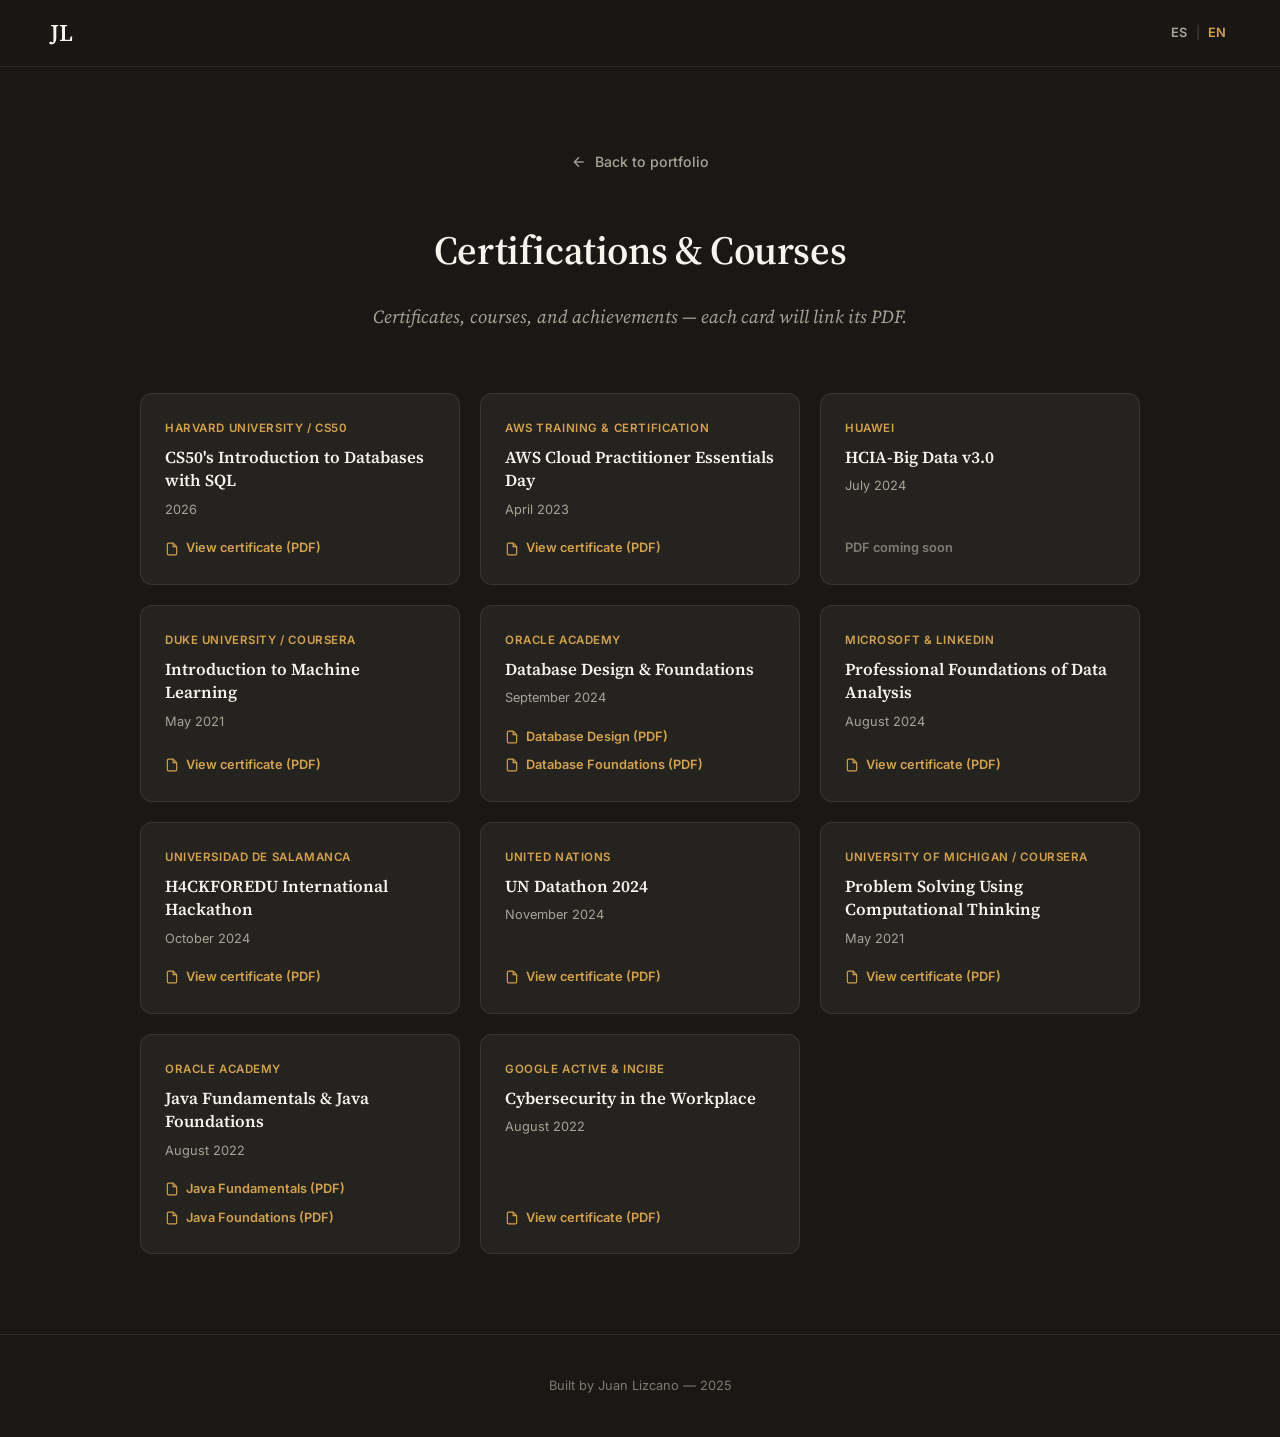
==== commit 75895ad3: "Add JL favicon and publish certificate PDFs - Gold serif JL monogram favicon (SVG + 32px PNG + apple" ====
--- a/certificados.html
+++ b/certificados.html
@@ -5,6 +5,11 @@
     <meta name="viewport" content="width=device-width, initial-scale=1.0">
     <title>Certifications & Courses | Juan Lizcano</title>
     <meta name="description" content="Certifications, courses, and achievements of Juan Lizcano Barbosa.">
+
+    <!-- Favicon -->
+    <link rel="icon" href="img/favicon.svg" type="image/svg+xml">
+    <link rel="icon" type="image/png" sizes="32x32" href="img/favicon-32.png">
+    <link rel="apple-touch-icon" href="img/apple-touch-icon.png">
 
     <!-- Google Fonts -->
     <link rel="preconnect" href="https://fonts.googleapis.com">
@@ -49,6 +54,20 @@
                 -->
                 <div class="certs-grid">
                     <div class="cert-card">
+                        <div class="cert-issuer">Harvard University / CS50</div>
+                        <h4 data-i18n="edu.cert10">CS50's Introduction to Databases with SQL</h4>
+                        <div class="cert-date">2026</div>
+                        <a class="cert-pdf" href="certs/harvard-cs50-sql.pdf" target="_blank" rel="noopener"><svg width="14" height="14" viewBox="0 0 24 24" fill="none" stroke="currentColor" stroke-width="2"><path d="M14 2H6a2 2 0 0 0-2 2v16a2 2 0 0 0 2 2h12a2 2 0 0 0 2-2V8z"/><polyline points="14 2 14 8 20 8"/></svg> <span data-i18n="certs.view">View certificate (PDF)</span></a>
+                    </div>
+
+                    <div class="cert-card">
+                        <div class="cert-issuer">AWS Training &amp; Certification</div>
+                        <h4>AWS Cloud Practitioner Essentials Day</h4>
+                        <div class="cert-date" data-i18n="edu.cd11">April 2023</div>
+                        <a class="cert-pdf" href="certs/aws-cloud-practitioner-essentials.pdf" target="_blank" rel="noopener"><svg width="14" height="14" viewBox="0 0 24 24" fill="none" stroke="currentColor" stroke-width="2"><path d="M14 2H6a2 2 0 0 0-2 2v16a2 2 0 0 0 2 2h12a2 2 0 0 0 2-2V8z"/><polyline points="14 2 14 8 20 8"/></svg> <span data-i18n="certs.view">View certificate (PDF)</span></a>
+                    </div>
+
+                    <div class="cert-card">
                         <div class="cert-issuer">Huawei</div>
                         <h4>HCIA-Big Data v3.0</h4>
                         <div class="cert-date" data-i18n="edu.cd1">July 2024</div>
@@ -59,56 +78,58 @@
                         <div class="cert-issuer">Duke University / Coursera</div>
                         <h4 data-i18n="edu.cert2">Introduction to Machine Learning</h4>
                         <div class="cert-date" data-i18n="edu.cd2">May 2021</div>
-                        <span class="cert-pdf pending" data-i18n="certs.soon">PDF coming soon</span>
+                        <a class="cert-pdf" href="certs/duke-intro-machine-learning.pdf" target="_blank" rel="noopener"><svg width="14" height="14" viewBox="0 0 24 24" fill="none" stroke="currentColor" stroke-width="2"><path d="M14 2H6a2 2 0 0 0-2 2v16a2 2 0 0 0 2 2h12a2 2 0 0 0 2-2V8z"/><polyline points="14 2 14 8 20 8"/></svg> <span data-i18n="certs.view">View certificate (PDF)</span></a>
                     </div>
 
                     <div class="cert-card">
                         <div class="cert-issuer">Oracle Academy</div>
                         <h4 data-i18n="edu.cert3">Database Design &amp; Foundations</h4>
                         <div class="cert-date" data-i18n="edu.cd3">September 2024</div>
-                        <span class="cert-pdf pending" data-i18n="certs.soon">PDF coming soon</span>
+                        <a class="cert-pdf" href="certs/oracle-database-design.pdf" target="_blank" rel="noopener"><svg width="14" height="14" viewBox="0 0 24 24" fill="none" stroke="currentColor" stroke-width="2"><path d="M14 2H6a2 2 0 0 0-2 2v16a2 2 0 0 0 2 2h12a2 2 0 0 0 2-2V8z"/><polyline points="14 2 14 8 20 8"/></svg> Database Design (PDF)</a>
+                        <a class="cert-pdf" href="certs/oracle-database-foundations.pdf" target="_blank" rel="noopener"><svg width="14" height="14" viewBox="0 0 24 24" fill="none" stroke="currentColor" stroke-width="2"><path d="M14 2H6a2 2 0 0 0-2 2v16a2 2 0 0 0 2 2h12a2 2 0 0 0 2-2V8z"/><polyline points="14 2 14 8 20 8"/></svg> Database Foundations (PDF)</a>
                     </div>
 
                     <div class="cert-card">
                         <div class="cert-issuer">Microsoft &amp; LinkedIn</div>
                         <h4 data-i18n="edu.cert4">Professional Foundations of Data Analysis</h4>
                         <div class="cert-date" data-i18n="edu.cd4">August 2024</div>
-                        <span class="cert-pdf pending" data-i18n="certs.soon">PDF coming soon</span>
+                        <a class="cert-pdf" href="certs/microsoft-linkedin-data-analysis.pdf" target="_blank" rel="noopener"><svg width="14" height="14" viewBox="0 0 24 24" fill="none" stroke="currentColor" stroke-width="2"><path d="M14 2H6a2 2 0 0 0-2 2v16a2 2 0 0 0 2 2h12a2 2 0 0 0 2-2V8z"/><polyline points="14 2 14 8 20 8"/></svg> <span data-i18n="certs.view">View certificate (PDF)</span></a>
                     </div>
 
                     <div class="cert-card">
                         <div class="cert-issuer">Universidad de Salamanca</div>
                         <h4 data-i18n="edu.cert5">H4CKFOREDU International Hackathon</h4>
                         <div class="cert-date" data-i18n="edu.cd5">October 2024</div>
-                        <span class="cert-pdf pending" data-i18n="certs.soon">PDF coming soon</span>
+                        <a class="cert-pdf" href="certs/h4ckforedu-2024.pdf" target="_blank" rel="noopener"><svg width="14" height="14" viewBox="0 0 24 24" fill="none" stroke="currentColor" stroke-width="2"><path d="M14 2H6a2 2 0 0 0-2 2v16a2 2 0 0 0 2 2h12a2 2 0 0 0 2-2V8z"/><polyline points="14 2 14 8 20 8"/></svg> <span data-i18n="certs.view">View certificate (PDF)</span></a>
                     </div>
 
                     <div class="cert-card">
                         <div class="cert-issuer" data-i18n="edu.iss6">United Nations</div>
                         <h4>UN Datathon 2024</h4>
                         <div class="cert-date" data-i18n="edu.cd6">November 2024</div>
-                        <span class="cert-pdf pending" data-i18n="certs.soon">PDF coming soon</span>
+                        <a class="cert-pdf" href="certs/un-datathon-2024.pdf" target="_blank" rel="noopener"><svg width="14" height="14" viewBox="0 0 24 24" fill="none" stroke="currentColor" stroke-width="2"><path d="M14 2H6a2 2 0 0 0-2 2v16a2 2 0 0 0 2 2h12a2 2 0 0 0 2-2V8z"/><polyline points="14 2 14 8 20 8"/></svg> <span data-i18n="certs.view">View certificate (PDF)</span></a>
                     </div>
 
                     <div class="cert-card">
                         <div class="cert-issuer">University of Michigan / Coursera</div>
                         <h4 data-i18n="edu.cert7">Problem Solving Using Computational Thinking</h4>
                         <div class="cert-date" data-i18n="edu.cd7">May 2021</div>
-                        <span class="cert-pdf pending" data-i18n="certs.soon">PDF coming soon</span>
+                        <a class="cert-pdf" href="certs/umich-computational-thinking.pdf" target="_blank" rel="noopener"><svg width="14" height="14" viewBox="0 0 24 24" fill="none" stroke="currentColor" stroke-width="2"><path d="M14 2H6a2 2 0 0 0-2 2v16a2 2 0 0 0 2 2h12a2 2 0 0 0 2-2V8z"/><polyline points="14 2 14 8 20 8"/></svg> <span data-i18n="certs.view">View certificate (PDF)</span></a>
                     </div>
 
                     <div class="cert-card">
                         <div class="cert-issuer">Oracle Academy</div>
                         <h4>Java Fundamentals &amp; Java Foundations</h4>
                         <div class="cert-date" data-i18n="edu.cd8">August 2022</div>
-                        <span class="cert-pdf pending" data-i18n="certs.soon">PDF coming soon</span>
+                        <a class="cert-pdf" href="certs/oracle-java-fundamentals.pdf" target="_blank" rel="noopener"><svg width="14" height="14" viewBox="0 0 24 24" fill="none" stroke="currentColor" stroke-width="2"><path d="M14 2H6a2 2 0 0 0-2 2v16a2 2 0 0 0 2 2h12a2 2 0 0 0 2-2V8z"/><polyline points="14 2 14 8 20 8"/></svg> Java Fundamentals (PDF)</a>
+                        <a class="cert-pdf" href="certs/oracle-java-foundations.pdf" target="_blank" rel="noopener"><svg width="14" height="14" viewBox="0 0 24 24" fill="none" stroke="currentColor" stroke-width="2"><path d="M14 2H6a2 2 0 0 0-2 2v16a2 2 0 0 0 2 2h12a2 2 0 0 0 2-2V8z"/><polyline points="14 2 14 8 20 8"/></svg> Java Foundations (PDF)</a>
                     </div>
 
                     <div class="cert-card">
                         <div class="cert-issuer">Google Active &amp; Incibe</div>
                         <h4 data-i18n="edu.cert9">Cybersecurity in the Workplace</h4>
                         <div class="cert-date" data-i18n="edu.cd9">August 2022</div>
-                        <span class="cert-pdf pending" data-i18n="certs.soon">PDF coming soon</span>
+                        <a class="cert-pdf" href="certs/google-incibe-cybersecurity.pdf" target="_blank" rel="noopener"><svg width="14" height="14" viewBox="0 0 24 24" fill="none" stroke="currentColor" stroke-width="2"><path d="M14 2H6a2 2 0 0 0-2 2v16a2 2 0 0 0 2 2h12a2 2 0 0 0 2-2V8z"/><polyline points="14 2 14 8 20 8"/></svg> <span data-i18n="certs.view">View certificate (PDF)</span></a>
                     </div>
                 </div>
             </div>
--- a/css/styles.css
+++ b/css/styles.css
@@ -864,6 +864,11 @@
     color: var(--accent);
 }
 a.cert-pdf:hover { text-decoration: underline; }
+/* Second PDF link in the same card stacks right below the first */
+.cert-pdf + .cert-pdf {
+    margin-top: 0;
+    padding-top: 6px;
+}
 .cert-pdf.pending {
     color: var(--text-secondary);
     opacity: 0.7;
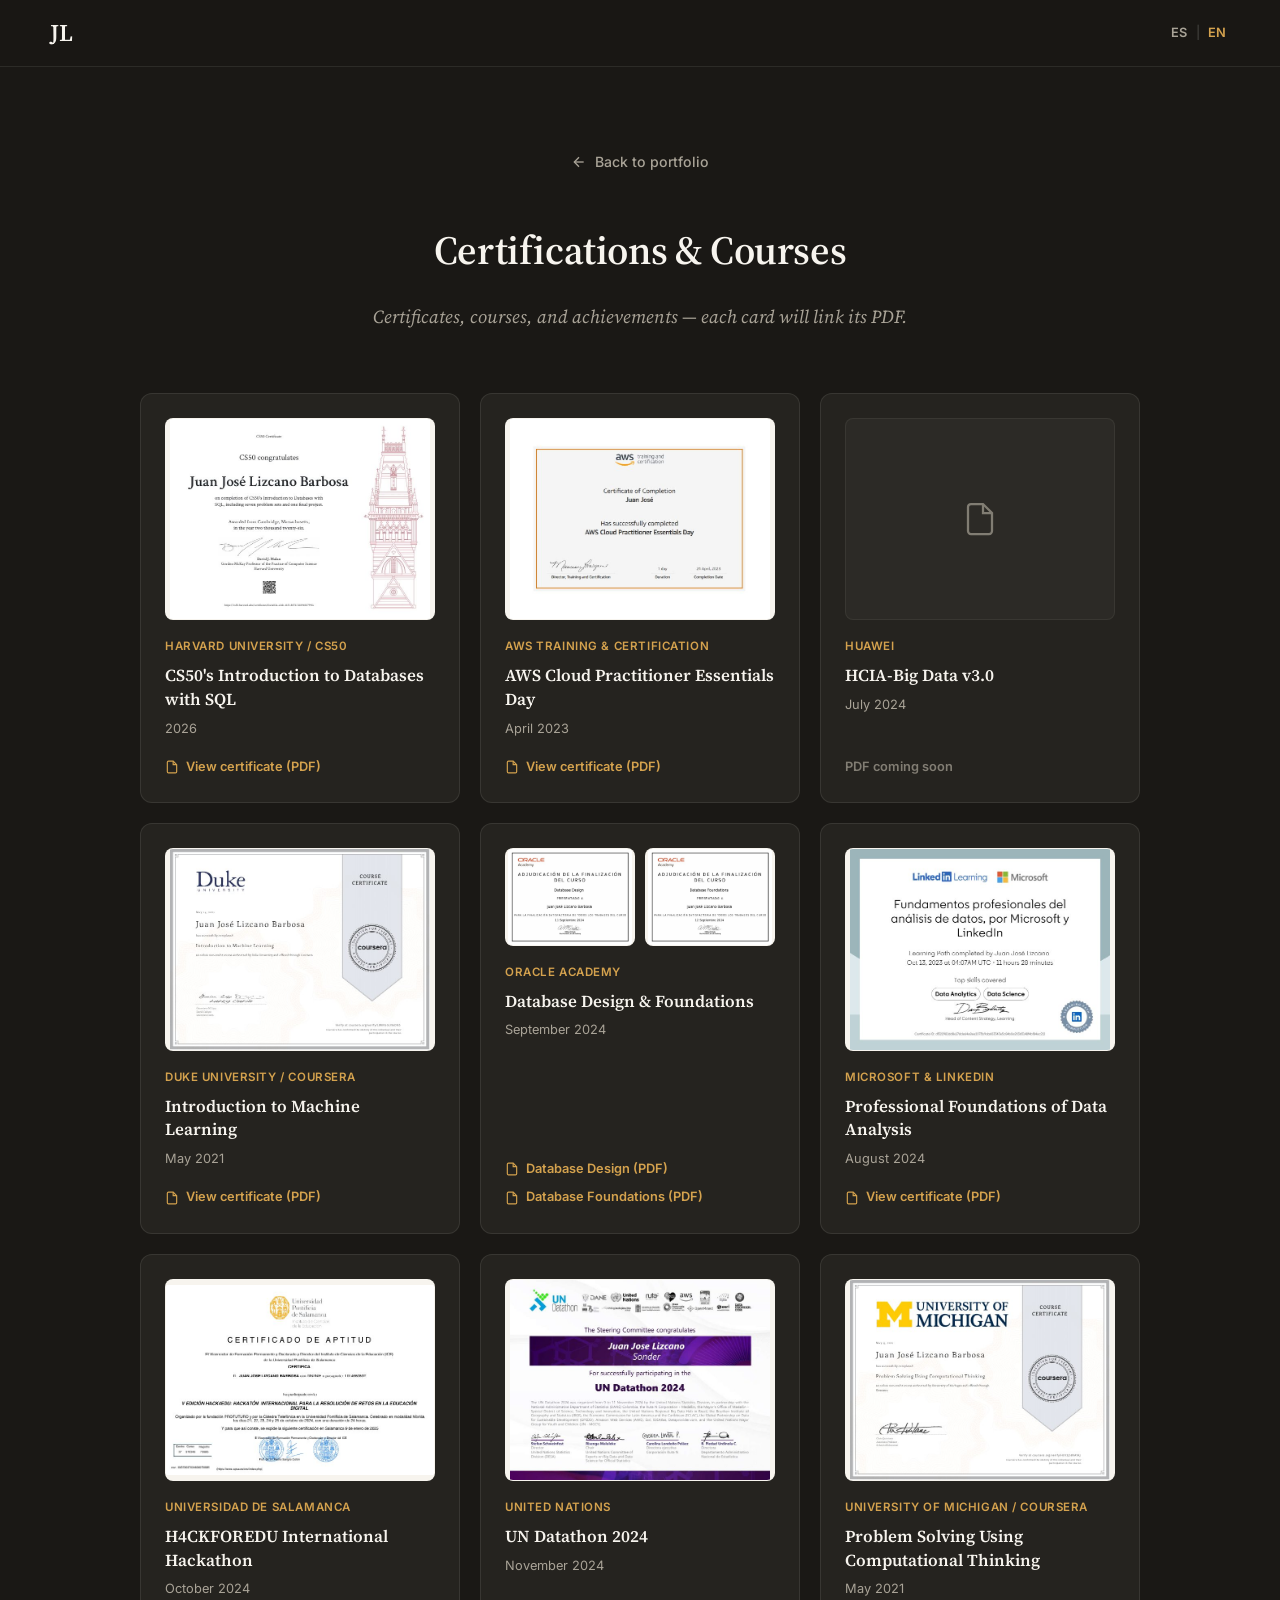
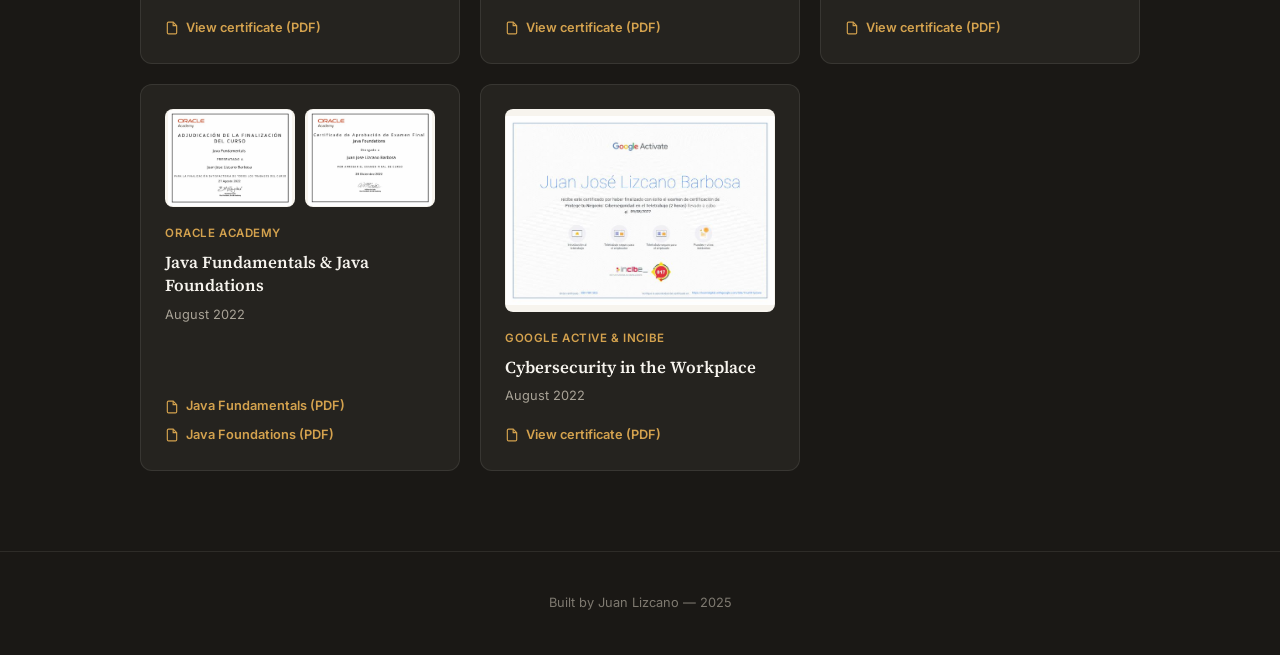
==== commit d222fa08: "Show certificate preview thumbnails on every card Each card displays the first page of its PDF (JPGs" ====
--- a/certificados.html
+++ b/certificados.html
@@ -47,13 +47,23 @@
                 <!--
                     To publish a certificate PDF:
                     1. Drop the file into the certs/ folder (e.g. certs/hcia-big-data.pdf).
-                    2. Replace the card's <span class="cert-pdf pending">…</span> with:
+                    2. Generate its thumbnail (first page, 640px wide) into certs/thumbs/:
+                       pdftoppm -jpeg -jpegopt quality=82 -f 1 -l 1 -scale-to-x 640 -scale-to-y -1 certs/hcia-big-data.pdf certs/thumbs/hcia-big-data
+                       mv certs/thumbs/hcia-big-data-1.jpg certs/thumbs/hcia-big-data.jpg
+                    3. Replace the card's placeholder <div class="cert-thumb placeholder">…</div> with:
+                       <a class="cert-thumb" href="certs/hcia-big-data.pdf" target="_blank" rel="noopener">
+                           <img src="certs/thumbs/hcia-big-data.jpg" alt="HCIA-Big Data certificate" width="640" height="495" loading="lazy">
+                       </a>
+                       and the <span class="cert-pdf pending">…</span> with:
                        <a class="cert-pdf" href="certs/hcia-big-data.pdf" target="_blank" rel="noopener">
                            <span data-i18n="certs.view">View certificate (PDF)</span>
                        </a>
                 -->
                 <div class="certs-grid">
                     <div class="cert-card">
+                        <a class="cert-thumb" href="certs/harvard-cs50-sql.pdf" target="_blank" rel="noopener">
+                            <img src="certs/thumbs/harvard-cs50-sql.jpg" alt="CS50 Introduction to Databases with SQL certificate" width="640" height="495" loading="lazy">
+                        </a>
                         <div class="cert-issuer">Harvard University / CS50</div>
                         <h4 data-i18n="edu.cert10">CS50's Introduction to Databases with SQL</h4>
                         <div class="cert-date">2026</div>
@@ -61,6 +71,9 @@
                     </div>
 
                     <div class="cert-card">
+                        <a class="cert-thumb" href="certs/aws-cloud-practitioner-essentials.pdf" target="_blank" rel="noopener">
+                            <img src="certs/thumbs/aws-cloud-practitioner-essentials.jpg" alt="AWS Cloud Practitioner Essentials Day certificate" width="640" height="495" loading="lazy">
+                        </a>
                         <div class="cert-issuer">AWS Training &amp; Certification</div>
                         <h4>AWS Cloud Practitioner Essentials Day</h4>
                         <div class="cert-date" data-i18n="edu.cd11">April 2023</div>
@@ -68,6 +81,9 @@
                     </div>
 
                     <div class="cert-card">
+                        <div class="cert-thumb placeholder" aria-hidden="true">
+                            <svg width="36" height="36" viewBox="0 0 24 24" fill="none" stroke="currentColor" stroke-width="1.5"><path d="M14 2H6a2 2 0 0 0-2 2v16a2 2 0 0 0 2 2h12a2 2 0 0 0 2-2V8z"/><polyline points="14 2 14 8 20 8"/></svg>
+                        </div>
                         <div class="cert-issuer">Huawei</div>
                         <h4>HCIA-Big Data v3.0</h4>
                         <div class="cert-date" data-i18n="edu.cd1">July 2024</div>
@@ -75,6 +91,9 @@
                     </div>
 
                     <div class="cert-card">
+                        <a class="cert-thumb" href="certs/duke-intro-machine-learning.pdf" target="_blank" rel="noopener">
+                            <img src="certs/thumbs/duke-intro-machine-learning.jpg" alt="Introduction to Machine Learning certificate" width="640" height="495" loading="lazy">
+                        </a>
                         <div class="cert-issuer">Duke University / Coursera</div>
                         <h4 data-i18n="edu.cert2">Introduction to Machine Learning</h4>
                         <div class="cert-date" data-i18n="edu.cd2">May 2021</div>
@@ -82,6 +101,14 @@
                     </div>
 
                     <div class="cert-card">
+                        <div class="cert-thumb-row">
+                            <a class="cert-thumb" href="certs/oracle-database-design.pdf" target="_blank" rel="noopener">
+                                <img src="certs/thumbs/oracle-database-design.jpg" alt="Oracle Database Design certificate" width="640" height="495" loading="lazy">
+                            </a>
+                            <a class="cert-thumb" href="certs/oracle-database-foundations.pdf" target="_blank" rel="noopener">
+                                <img src="certs/thumbs/oracle-database-foundations.jpg" alt="Oracle Database Foundations certificate" width="640" height="495" loading="lazy">
+                            </a>
+                        </div>
                         <div class="cert-issuer">Oracle Academy</div>
                         <h4 data-i18n="edu.cert3">Database Design &amp; Foundations</h4>
                         <div class="cert-date" data-i18n="edu.cd3">September 2024</div>
@@ -90,6 +117,9 @@
                     </div>
 
                     <div class="cert-card">
+                        <a class="cert-thumb" href="certs/microsoft-linkedin-data-analysis.pdf" target="_blank" rel="noopener">
+                            <img src="certs/thumbs/microsoft-linkedin-data-analysis.jpg" alt="Professional Foundations of Data Analysis certificate" width="640" height="495" loading="lazy">
+                        </a>
                         <div class="cert-issuer">Microsoft &amp; LinkedIn</div>
                         <h4 data-i18n="edu.cert4">Professional Foundations of Data Analysis</h4>
                         <div class="cert-date" data-i18n="edu.cd4">August 2024</div>
@@ -97,6 +127,9 @@
                     </div>
 
                     <div class="cert-card">
+                        <a class="cert-thumb" href="certs/h4ckforedu-2024.pdf" target="_blank" rel="noopener">
+                            <img src="certs/thumbs/h4ckforedu-2024.jpg" alt="H4CKFOREDU International Hackathon certificate" width="640" height="453" loading="lazy">
+                        </a>
                         <div class="cert-issuer">Universidad de Salamanca</div>
                         <h4 data-i18n="edu.cert5">H4CKFOREDU International Hackathon</h4>
                         <div class="cert-date" data-i18n="edu.cd5">October 2024</div>
@@ -104,6 +137,9 @@
                     </div>
 
                     <div class="cert-card">
+                        <a class="cert-thumb" href="certs/un-datathon-2024.pdf" target="_blank" rel="noopener">
+                            <img src="certs/thumbs/un-datathon-2024.jpg" alt="UN Datathon 2024 certificate" width="640" height="495" loading="lazy">
+                        </a>
                         <div class="cert-issuer" data-i18n="edu.iss6">United Nations</div>
                         <h4>UN Datathon 2024</h4>
                         <div class="cert-date" data-i18n="edu.cd6">November 2024</div>
@@ -111,6 +147,9 @@
                     </div>
 
                     <div class="cert-card">
+                        <a class="cert-thumb" href="certs/umich-computational-thinking.pdf" target="_blank" rel="noopener">
+                            <img src="certs/thumbs/umich-computational-thinking.jpg" alt="Problem Solving Using Computational Thinking certificate" width="640" height="495" loading="lazy">
+                        </a>
                         <div class="cert-issuer">University of Michigan / Coursera</div>
                         <h4 data-i18n="edu.cert7">Problem Solving Using Computational Thinking</h4>
                         <div class="cert-date" data-i18n="edu.cd7">May 2021</div>
@@ -118,6 +157,14 @@
                     </div>
 
                     <div class="cert-card">
+                        <div class="cert-thumb-row">
+                            <a class="cert-thumb" href="certs/oracle-java-fundamentals.pdf" target="_blank" rel="noopener">
+                                <img src="certs/thumbs/oracle-java-fundamentals.jpg" alt="Oracle Java Fundamentals certificate" width="640" height="495" loading="lazy">
+                            </a>
+                            <a class="cert-thumb" href="certs/oracle-java-foundations.pdf" target="_blank" rel="noopener">
+                                <img src="certs/thumbs/oracle-java-foundations.jpg" alt="Oracle Java Foundations certificate" width="640" height="495" loading="lazy">
+                            </a>
+                        </div>
                         <div class="cert-issuer">Oracle Academy</div>
                         <h4>Java Fundamentals &amp; Java Foundations</h4>
                         <div class="cert-date" data-i18n="edu.cd8">August 2022</div>
@@ -126,6 +173,9 @@
                     </div>
 
                     <div class="cert-card">
+                        <a class="cert-thumb" href="certs/google-incibe-cybersecurity.pdf" target="_blank" rel="noopener">
+                            <img src="certs/thumbs/google-incibe-cybersecurity.jpg" alt="Cybersecurity in the Workplace certificate" width="640" height="453" loading="lazy">
+                        </a>
                         <div class="cert-issuer">Google Active &amp; Incibe</div>
                         <h4 data-i18n="edu.cert9">Cybersecurity in the Workplace</h4>
                         <div class="cert-date" data-i18n="edu.cd9">August 2022</div>
--- a/css/styles.css
+++ b/css/styles.css
@@ -630,8 +630,28 @@
     align-items: center;
     justify-content: space-between;
     flex-wrap: wrap;
-    gap: 12px;
-}
+    gap: 10px 14px;
+    margin-top: 16px;
+}
+.project-info-footer .case-cue { margin-top: 0; }
+.project-ext-links {
+    display: inline-flex;
+    align-items: center;
+    flex-wrap: wrap;
+    gap: 6px 14px;
+}
+.project-ext {
+    display: inline-flex;
+    align-items: center;
+    gap: 6px;
+    font-family: var(--font-sans);
+    font-size: 0.8rem;
+    font-weight: 600;
+    color: var(--text-secondary);
+    transition: color var(--transition);
+}
+.project-ext:hover { color: var(--accent); }
+.project-ext svg { flex-shrink: 0; }
 
 /* Clickable card + "View case study" cue */
 .project-card.clickable { cursor: pointer; }
@@ -769,6 +789,11 @@
     padding-top: 22px;
     border-top: 1px solid var(--border-subtle);
 }
+.case-modal-links {
+    display: flex;
+    flex-wrap: wrap;
+    gap: 10px;
+}
 .case-modal-link {
     display: inline-flex;
     align-items: center;
@@ -870,6 +895,46 @@
     padding-top: 6px;
 }
 .cert-pdf.pending {
+    color: var(--text-secondary);
+    opacity: 0.7;
+}
+/* Certificate preview thumbnail: first page of the PDF, links to the file */
+.cert-thumb {
+    display: block;
+    position: relative;
+    aspect-ratio: 4 / 3;
+    border-radius: var(--radius-sm);
+    overflow: hidden;
+    border: 1px solid var(--border-subtle);
+    background: #f7f4ee;
+    margin-bottom: 16px;
+    transition: border-color var(--transition), box-shadow var(--transition);
+}
+.cert-thumb img {
+    width: 100%;
+    height: 100%;
+    object-fit: contain;
+    transition: transform var(--transition);
+}
+a.cert-thumb:hover {
+    border-color: var(--accent);
+    box-shadow: 0 6px 18px rgba(0, 0, 0, 0.35);
+}
+a.cert-thumb:hover img { transform: scale(1.03); }
+/* Two PDFs in one card: thumbnails sit side by side */
+.cert-thumb-row {
+    display: grid;
+    grid-template-columns: 1fr 1fr;
+    gap: 10px;
+    margin-bottom: 16px;
+}
+.cert-thumb-row .cert-thumb { margin-bottom: 0; }
+/* Card whose PDF is not published yet: quiet placeholder panel */
+.cert-thumb.placeholder {
+    background: var(--bg-glass);
+    display: flex;
+    align-items: center;
+    justify-content: center;
     color: var(--text-secondary);
     opacity: 0.7;
 }
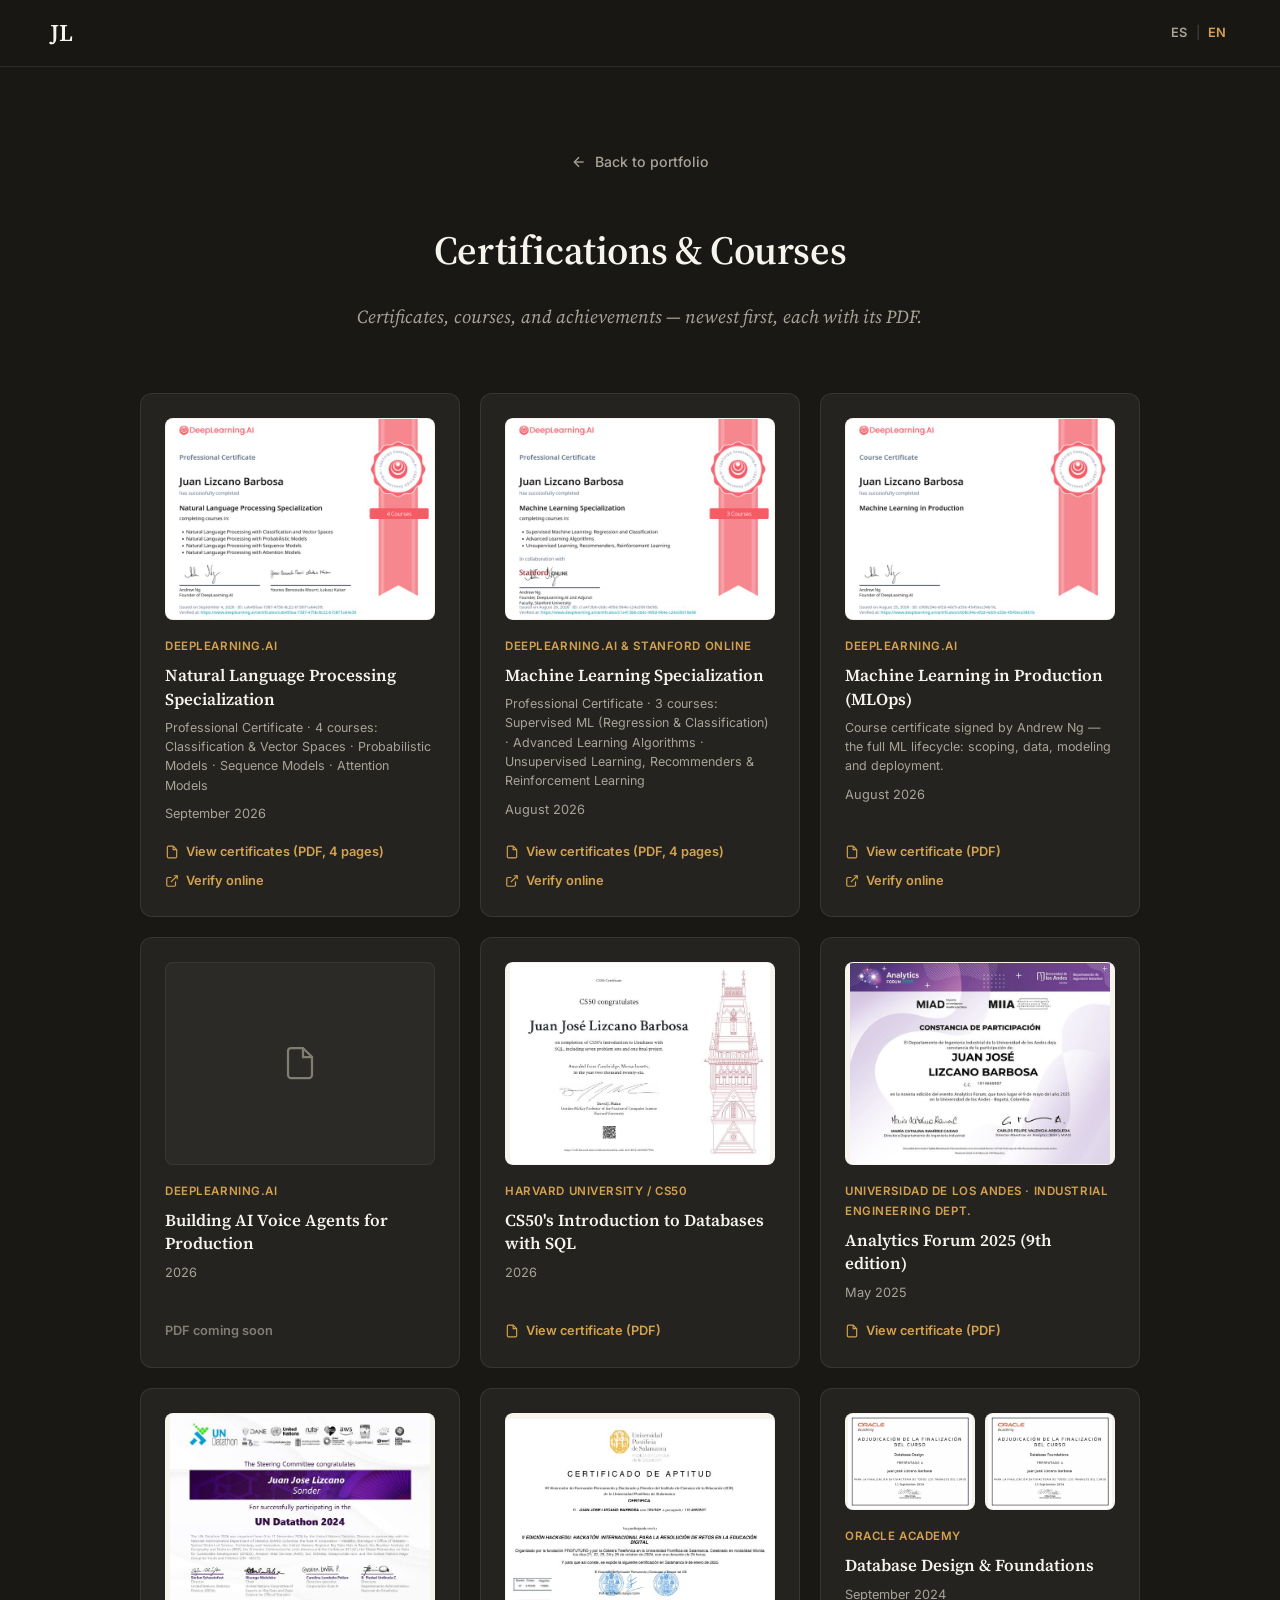
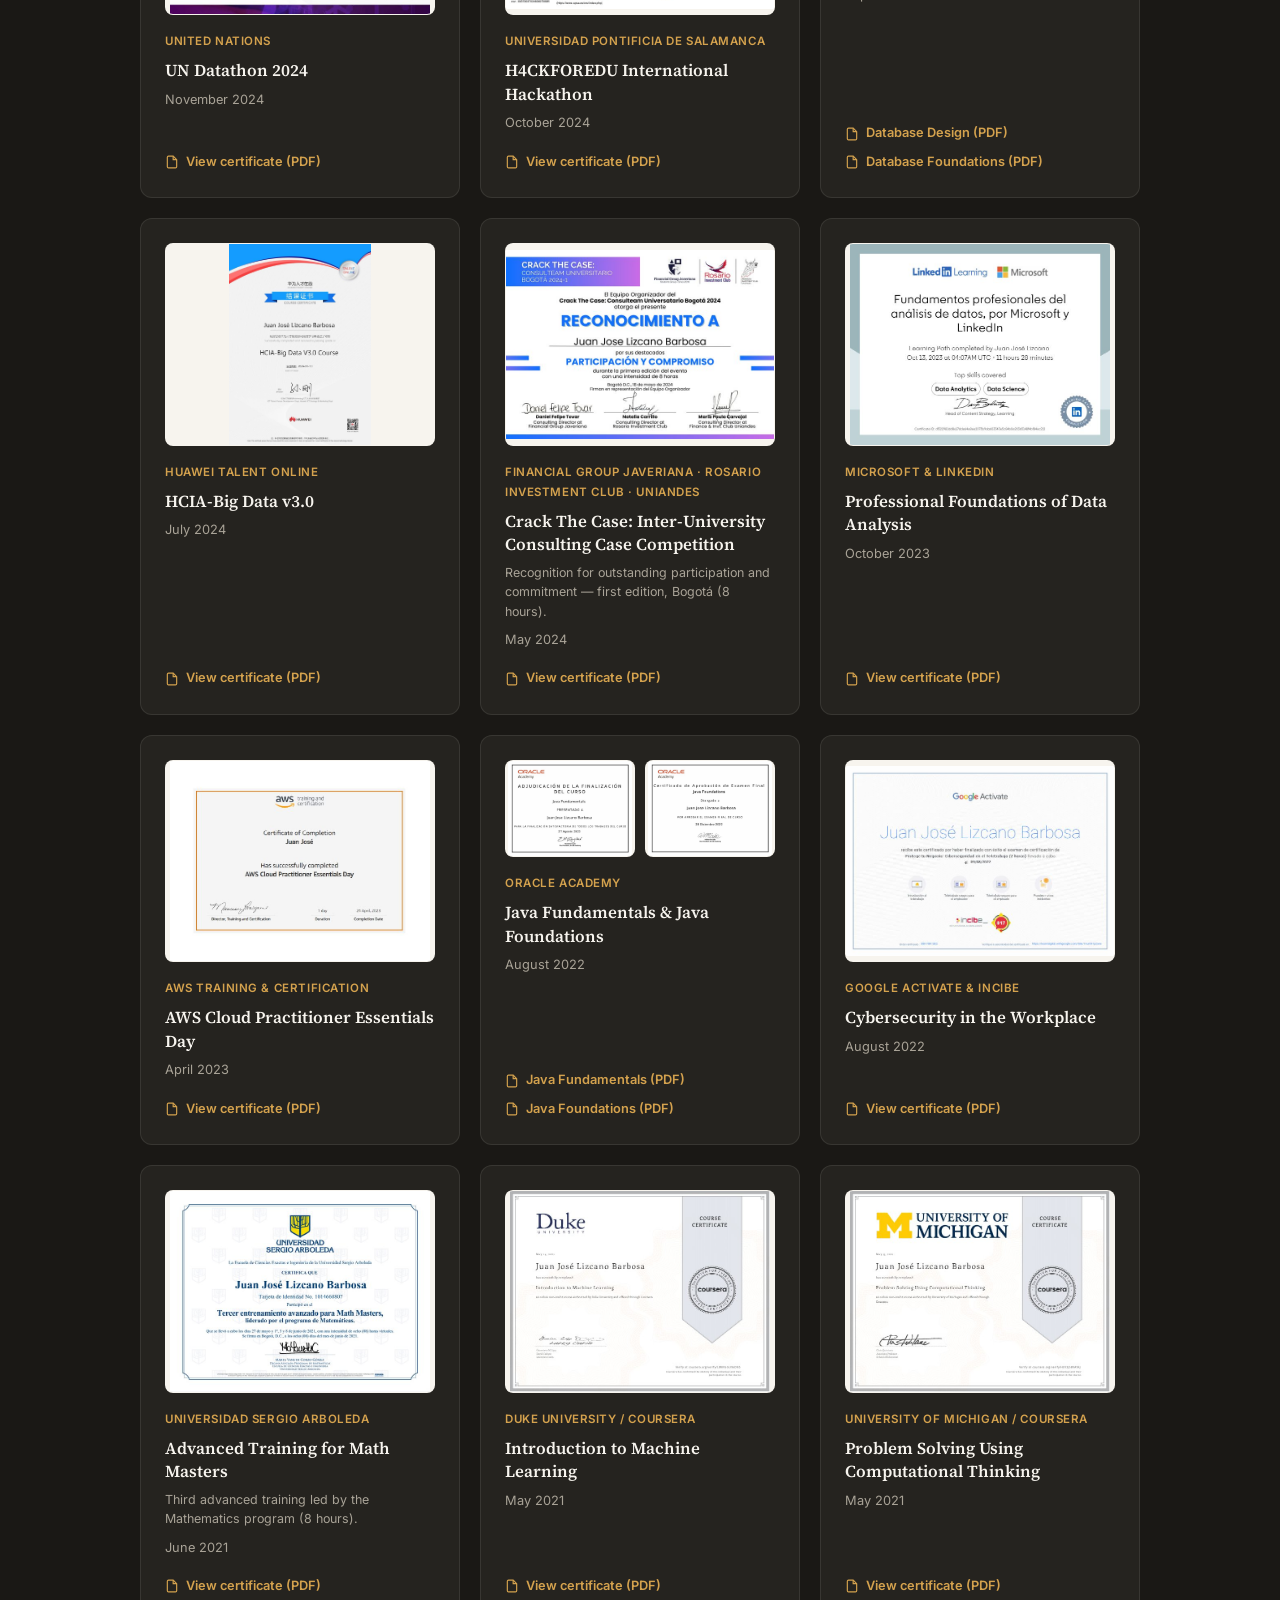
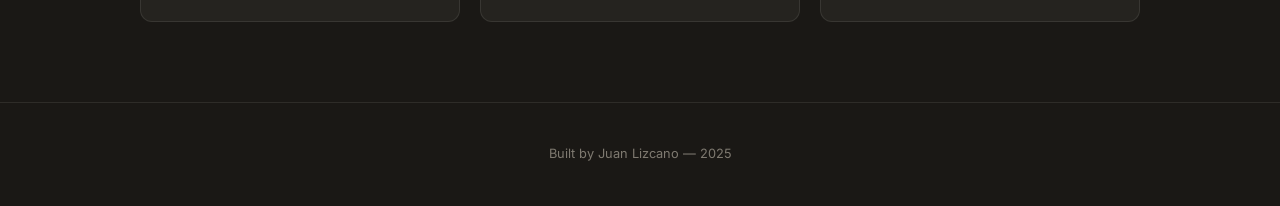
==== commit ddba4403: "Add Education section, 7 new certificates, 2 projects and updated RAG prompt - Education section on " ====
--- a/certificados.html
+++ b/certificados.html
@@ -42,7 +42,7 @@
                 </a>
 
                 <h2 data-i18n="certs.title">Certifications &amp; Courses</h2>
-                <p class="section-subtitle" data-i18n="certs.subtitle">Certificates, courses, and achievements — each card will link its PDF.</p>
+                <p class="section-subtitle" data-i18n="certs.subtitle">Certificates, courses, and achievements — newest first, each with its PDF.</p>
 
                 <!--
                     To publish a certificate PDF:
@@ -61,6 +61,52 @@
                 -->
                 <div class="certs-grid">
                     <div class="cert-card">
+                        <a class="cert-thumb" href="certs/deeplearning-nlp-specialization.pdf" target="_blank" rel="noopener">
+                            <img src="certs/thumbs/deeplearning-nlp-specialization.jpg" alt="Natural Language Processing Specialization certificate (DeepLearning.AI)" width="640" height="480" loading="lazy">
+                        </a>
+                        <div class="cert-issuer">DeepLearning.AI</div>
+                        <h4 data-i18n="edu.cert12">Natural Language Processing Specialization</h4>
+                        <p class="cert-note" data-i18n="edu.note12">Professional Certificate · 4 courses: Classification &amp; Vector Spaces · Probabilistic Models · Sequence Models · Attention Models</p>
+                        <div class="cert-date" data-i18n="edu.cd12">September 2026</div>
+                        <a class="cert-pdf" href="certs/deeplearning-nlp-specialization.pdf" target="_blank" rel="noopener"><svg width="14" height="14" viewBox="0 0 24 24" fill="none" stroke="currentColor" stroke-width="2"><path d="M14 2H6a2 2 0 0 0-2 2v16a2 2 0 0 0 2 2h12a2 2 0 0 0 2-2V8z"/><polyline points="14 2 14 8 20 8"/></svg> <span data-i18n="certs.view4">View certificates (PDF, 4 pages)</span></a>
+                        <a class="cert-pdf" href="https://www.deeplearning.ai/certificates/cab450aa-7387-475b-8c22-615871a64e39" target="_blank" rel="noopener"><svg width="14" height="14" viewBox="0 0 24 24" fill="none" stroke="currentColor" stroke-width="2"><path d="M18 13v6a2 2 0 0 1-2 2H5a2 2 0 0 1-2-2V8a2 2 0 0 1 2-2h6"/><polyline points="15 3 21 3 21 9"/><line x1="10" y1="14" x2="21" y2="3"/></svg> <span data-i18n="certs.verify">Verify online</span></a>
+                    </div>
+
+                    <div class="cert-card">
+                        <a class="cert-thumb" href="certs/deeplearning-ml-specialization.pdf" target="_blank" rel="noopener">
+                            <img src="certs/thumbs/deeplearning-ml-specialization.jpg" alt="Machine Learning Specialization certificate (DeepLearning.AI and Stanford Online)" width="640" height="480" loading="lazy">
+                        </a>
+                        <div class="cert-issuer">DeepLearning.AI &amp; Stanford Online</div>
+                        <h4 data-i18n="edu.cert13">Machine Learning Specialization</h4>
+                        <p class="cert-note" data-i18n="edu.note13">Professional Certificate · 3 courses: Supervised ML (Regression &amp; Classification) · Advanced Learning Algorithms · Unsupervised Learning, Recommenders &amp; Reinforcement Learning</p>
+                        <div class="cert-date" data-i18n="edu.cd13">August 2026</div>
+                        <a class="cert-pdf" href="certs/deeplearning-ml-specialization.pdf" target="_blank" rel="noopener"><svg width="14" height="14" viewBox="0 0 24 24" fill="none" stroke="currentColor" stroke-width="2"><path d="M14 2H6a2 2 0 0 0-2 2v16a2 2 0 0 0 2 2h12a2 2 0 0 0 2-2V8z"/><polyline points="14 2 14 8 20 8"/></svg> <span data-i18n="certs.view4">View certificates (PDF, 4 pages)</span></a>
+                        <a class="cert-pdf" href="https://www.deeplearning.ai/certificates/c1a413b6-cbdc-495d-964e-c24a35618e98" target="_blank" rel="noopener"><svg width="14" height="14" viewBox="0 0 24 24" fill="none" stroke="currentColor" stroke-width="2"><path d="M18 13v6a2 2 0 0 1-2 2H5a2 2 0 0 1-2-2V8a2 2 0 0 1 2-2h6"/><polyline points="15 3 21 3 21 9"/><line x1="10" y1="14" x2="21" y2="3"/></svg> <span data-i18n="certs.verify">Verify online</span></a>
+                    </div>
+
+                    <div class="cert-card">
+                        <a class="cert-thumb" href="certs/deeplearning-ml-in-production.pdf" target="_blank" rel="noopener">
+                            <img src="certs/thumbs/deeplearning-ml-in-production.jpg" alt="Machine Learning in Production certificate (DeepLearning.AI)" width="640" height="480" loading="lazy">
+                        </a>
+                        <div class="cert-issuer">DeepLearning.AI</div>
+                        <h4 data-i18n="edu.cert14">Machine Learning in Production (MLOps)</h4>
+                        <p class="cert-note" data-i18n="edu.note14">Course certificate signed by Andrew Ng — the full ML lifecycle: scoping, data, modeling and deployment.</p>
+                        <div class="cert-date" data-i18n="edu.cd13">August 2026</div>
+                        <a class="cert-pdf" href="certs/deeplearning-ml-in-production.pdf" target="_blank" rel="noopener"><svg width="14" height="14" viewBox="0 0 24 24" fill="none" stroke="currentColor" stroke-width="2"><path d="M14 2H6a2 2 0 0 0-2 2v16a2 2 0 0 0 2 2h12a2 2 0 0 0 2-2V8z"/><polyline points="14 2 14 8 20 8"/></svg> <span data-i18n="certs.view">View certificate (PDF)</span></a>
+                        <a class="cert-pdf" href="https://www.deeplearning.ai/certificates/c008c34e-ef2d-4dc9-a33e-4549acc34b1b" target="_blank" rel="noopener"><svg width="14" height="14" viewBox="0 0 24 24" fill="none" stroke="currentColor" stroke-width="2"><path d="M18 13v6a2 2 0 0 1-2 2H5a2 2 0 0 1-2-2V8a2 2 0 0 1 2-2h6"/><polyline points="15 3 21 3 21 9"/><line x1="10" y1="14" x2="21" y2="3"/></svg> <span data-i18n="certs.verify">Verify online</span></a>
+                    </div>
+
+                    <div class="cert-card">
+                        <div class="cert-thumb placeholder" aria-hidden="true">
+                            <svg width="36" height="36" viewBox="0 0 24 24" fill="none" stroke="currentColor" stroke-width="1.5"><path d="M14 2H6a2 2 0 0 0-2 2v16a2 2 0 0 0 2 2h12a2 2 0 0 0 2-2V8z"/><polyline points="14 2 14 8 20 8"/></svg>
+                        </div>
+                        <div class="cert-issuer">DeepLearning.AI</div>
+                        <h4 data-i18n="edu.cert15">Building AI Voice Agents for Production</h4>
+                        <div class="cert-date">2026</div>
+                        <span class="cert-pdf pending" data-i18n="certs.soon">PDF coming soon</span>
+                    </div>
+
+                    <div class="cert-card">
                         <a class="cert-thumb" href="certs/harvard-cs50-sql.pdf" target="_blank" rel="noopener">
                             <img src="certs/thumbs/harvard-cs50-sql.jpg" alt="CS50 Introduction to Databases with SQL certificate" width="640" height="495" loading="lazy">
                         </a>
@@ -71,33 +117,33 @@
                     </div>
 
                     <div class="cert-card">
-                        <a class="cert-thumb" href="certs/aws-cloud-practitioner-essentials.pdf" target="_blank" rel="noopener">
-                            <img src="certs/thumbs/aws-cloud-practitioner-essentials.jpg" alt="AWS Cloud Practitioner Essentials Day certificate" width="640" height="495" loading="lazy">
-                        </a>
-                        <div class="cert-issuer">AWS Training &amp; Certification</div>
-                        <h4>AWS Cloud Practitioner Essentials Day</h4>
-                        <div class="cert-date" data-i18n="edu.cd11">April 2023</div>
-                        <a class="cert-pdf" href="certs/aws-cloud-practitioner-essentials.pdf" target="_blank" rel="noopener"><svg width="14" height="14" viewBox="0 0 24 24" fill="none" stroke="currentColor" stroke-width="2"><path d="M14 2H6a2 2 0 0 0-2 2v16a2 2 0 0 0 2 2h12a2 2 0 0 0 2-2V8z"/><polyline points="14 2 14 8 20 8"/></svg> <span data-i18n="certs.view">View certificate (PDF)</span></a>
-                    </div>
-
-                    <div class="cert-card">
-                        <div class="cert-thumb placeholder" aria-hidden="true">
-                            <svg width="36" height="36" viewBox="0 0 24 24" fill="none" stroke="currentColor" stroke-width="1.5"><path d="M14 2H6a2 2 0 0 0-2 2v16a2 2 0 0 0 2 2h12a2 2 0 0 0 2-2V8z"/><polyline points="14 2 14 8 20 8"/></svg>
-                        </div>
-                        <div class="cert-issuer">Huawei</div>
-                        <h4>HCIA-Big Data v3.0</h4>
-                        <div class="cert-date" data-i18n="edu.cd1">July 2024</div>
-                        <span class="cert-pdf pending" data-i18n="certs.soon">PDF coming soon</span>
-                    </div>
-
-                    <div class="cert-card">
-                        <a class="cert-thumb" href="certs/duke-intro-machine-learning.pdf" target="_blank" rel="noopener">
-                            <img src="certs/thumbs/duke-intro-machine-learning.jpg" alt="Introduction to Machine Learning certificate" width="640" height="495" loading="lazy">
-                        </a>
-                        <div class="cert-issuer">Duke University / Coursera</div>
-                        <h4 data-i18n="edu.cert2">Introduction to Machine Learning</h4>
-                        <div class="cert-date" data-i18n="edu.cd2">May 2021</div>
-                        <a class="cert-pdf" href="certs/duke-intro-machine-learning.pdf" target="_blank" rel="noopener"><svg width="14" height="14" viewBox="0 0 24 24" fill="none" stroke="currentColor" stroke-width="2"><path d="M14 2H6a2 2 0 0 0-2 2v16a2 2 0 0 0 2 2h12a2 2 0 0 0 2-2V8z"/><polyline points="14 2 14 8 20 8"/></svg> <span data-i18n="certs.view">View certificate (PDF)</span></a>
+                        <a class="cert-thumb" href="certs/uniandes-analytics-forum-2025.pdf" target="_blank" rel="noopener">
+                            <img src="certs/thumbs/uniandes-analytics-forum-2025.jpg" alt="Analytics Forum 2025 participation certificate (Universidad de los Andes)" width="640" height="494" loading="lazy">
+                        </a>
+                        <div class="cert-issuer" data-i18n="edu.iss16">Universidad de los Andes · Industrial Engineering Dept.</div>
+                        <h4 data-i18n="edu.cert16">Analytics Forum 2025 (9th edition)</h4>
+                        <div class="cert-date" data-i18n="edu.cd16">May 2025</div>
+                        <a class="cert-pdf" href="certs/uniandes-analytics-forum-2025.pdf" target="_blank" rel="noopener"><svg width="14" height="14" viewBox="0 0 24 24" fill="none" stroke="currentColor" stroke-width="2"><path d="M14 2H6a2 2 0 0 0-2 2v16a2 2 0 0 0 2 2h12a2 2 0 0 0 2-2V8z"/><polyline points="14 2 14 8 20 8"/></svg> <span data-i18n="certs.view">View certificate (PDF)</span></a>
+                    </div>
+
+                    <div class="cert-card">
+                        <a class="cert-thumb" href="certs/un-datathon-2024.pdf" target="_blank" rel="noopener">
+                            <img src="certs/thumbs/un-datathon-2024.jpg" alt="UN Datathon 2024 certificate" width="640" height="495" loading="lazy">
+                        </a>
+                        <div class="cert-issuer" data-i18n="edu.iss6">United Nations</div>
+                        <h4>UN Datathon 2024</h4>
+                        <div class="cert-date" data-i18n="edu.cd6">November 2024</div>
+                        <a class="cert-pdf" href="certs/un-datathon-2024.pdf" target="_blank" rel="noopener"><svg width="14" height="14" viewBox="0 0 24 24" fill="none" stroke="currentColor" stroke-width="2"><path d="M14 2H6a2 2 0 0 0-2 2v16a2 2 0 0 0 2 2h12a2 2 0 0 0 2-2V8z"/><polyline points="14 2 14 8 20 8"/></svg> <span data-i18n="certs.view">View certificate (PDF)</span></a>
+                    </div>
+
+                    <div class="cert-card">
+                        <a class="cert-thumb" href="certs/h4ckforedu-2024.pdf" target="_blank" rel="noopener">
+                            <img src="certs/thumbs/h4ckforedu-2024.jpg" alt="H4CKFOREDU International Hackathon certificate" width="640" height="453" loading="lazy">
+                        </a>
+                        <div class="cert-issuer">Universidad Pontificia de Salamanca</div>
+                        <h4 data-i18n="edu.cert5">H4CKFOREDU International Hackathon</h4>
+                        <div class="cert-date" data-i18n="edu.cd5">October 2024</div>
+                        <a class="cert-pdf" href="certs/h4ckforedu-2024.pdf" target="_blank" rel="noopener"><svg width="14" height="14" viewBox="0 0 24 24" fill="none" stroke="currentColor" stroke-width="2"><path d="M14 2H6a2 2 0 0 0-2 2v16a2 2 0 0 0 2 2h12a2 2 0 0 0 2-2V8z"/><polyline points="14 2 14 8 20 8"/></svg> <span data-i18n="certs.view">View certificate (PDF)</span></a>
                     </div>
 
                     <div class="cert-card">
@@ -117,43 +163,44 @@
                     </div>
 
                     <div class="cert-card">
+                        <a class="cert-thumb" href="certs/hcia-big-data.pdf" target="_blank" rel="noopener">
+                            <img src="certs/thumbs/hcia-big-data.jpg" alt="HCIA-Big Data V3.0 course certificate (Huawei Talent Online)" width="640" height="906" loading="lazy">
+                        </a>
+                        <div class="cert-issuer">Huawei Talent Online</div>
+                        <h4>HCIA-Big Data v3.0</h4>
+                        <div class="cert-date" data-i18n="edu.cd1">July 2024</div>
+                        <a class="cert-pdf" href="certs/hcia-big-data.pdf" target="_blank" rel="noopener"><svg width="14" height="14" viewBox="0 0 24 24" fill="none" stroke="currentColor" stroke-width="2"><path d="M14 2H6a2 2 0 0 0-2 2v16a2 2 0 0 0 2 2h12a2 2 0 0 0 2-2V8z"/><polyline points="14 2 14 8 20 8"/></svg> <span data-i18n="certs.view">View certificate (PDF)</span></a>
+                    </div>
+
+                    <div class="cert-card">
+                        <a class="cert-thumb" href="certs/crack-the-case-2024.pdf" target="_blank" rel="noopener">
+                            <img src="certs/thumbs/crack-the-case-2024.jpg" alt="Crack The Case 2024 recognition certificate" width="640" height="452" loading="lazy">
+                        </a>
+                        <div class="cert-issuer">Financial Group Javeriana · Rosario Investment Club · Uniandes</div>
+                        <h4 data-i18n="edu.cert17">Crack The Case: Inter-University Consulting Case Competition</h4>
+                        <p class="cert-note" data-i18n="edu.note17">Recognition for outstanding participation and commitment — first edition, Bogotá (8 hours).</p>
+                        <div class="cert-date" data-i18n="edu.cd17">May 2024</div>
+                        <a class="cert-pdf" href="certs/crack-the-case-2024.pdf" target="_blank" rel="noopener"><svg width="14" height="14" viewBox="0 0 24 24" fill="none" stroke="currentColor" stroke-width="2"><path d="M14 2H6a2 2 0 0 0-2 2v16a2 2 0 0 0 2 2h12a2 2 0 0 0 2-2V8z"/><polyline points="14 2 14 8 20 8"/></svg> <span data-i18n="certs.view">View certificate (PDF)</span></a>
+                    </div>
+
+                    <div class="cert-card">
                         <a class="cert-thumb" href="certs/microsoft-linkedin-data-analysis.pdf" target="_blank" rel="noopener">
                             <img src="certs/thumbs/microsoft-linkedin-data-analysis.jpg" alt="Professional Foundations of Data Analysis certificate" width="640" height="495" loading="lazy">
                         </a>
                         <div class="cert-issuer">Microsoft &amp; LinkedIn</div>
                         <h4 data-i18n="edu.cert4">Professional Foundations of Data Analysis</h4>
-                        <div class="cert-date" data-i18n="edu.cd4">August 2024</div>
+                        <div class="cert-date" data-i18n="edu.cd4">October 2023</div>
                         <a class="cert-pdf" href="certs/microsoft-linkedin-data-analysis.pdf" target="_blank" rel="noopener"><svg width="14" height="14" viewBox="0 0 24 24" fill="none" stroke="currentColor" stroke-width="2"><path d="M14 2H6a2 2 0 0 0-2 2v16a2 2 0 0 0 2 2h12a2 2 0 0 0 2-2V8z"/><polyline points="14 2 14 8 20 8"/></svg> <span data-i18n="certs.view">View certificate (PDF)</span></a>
                     </div>
 
                     <div class="cert-card">
-                        <a class="cert-thumb" href="certs/h4ckforedu-2024.pdf" target="_blank" rel="noopener">
-                            <img src="certs/thumbs/h4ckforedu-2024.jpg" alt="H4CKFOREDU International Hackathon certificate" width="640" height="453" loading="lazy">
-                        </a>
-                        <div class="cert-issuer">Universidad de Salamanca</div>
-                        <h4 data-i18n="edu.cert5">H4CKFOREDU International Hackathon</h4>
-                        <div class="cert-date" data-i18n="edu.cd5">October 2024</div>
-                        <a class="cert-pdf" href="certs/h4ckforedu-2024.pdf" target="_blank" rel="noopener"><svg width="14" height="14" viewBox="0 0 24 24" fill="none" stroke="currentColor" stroke-width="2"><path d="M14 2H6a2 2 0 0 0-2 2v16a2 2 0 0 0 2 2h12a2 2 0 0 0 2-2V8z"/><polyline points="14 2 14 8 20 8"/></svg> <span data-i18n="certs.view">View certificate (PDF)</span></a>
-                    </div>
-
-                    <div class="cert-card">
-                        <a class="cert-thumb" href="certs/un-datathon-2024.pdf" target="_blank" rel="noopener">
-                            <img src="certs/thumbs/un-datathon-2024.jpg" alt="UN Datathon 2024 certificate" width="640" height="495" loading="lazy">
-                        </a>
-                        <div class="cert-issuer" data-i18n="edu.iss6">United Nations</div>
-                        <h4>UN Datathon 2024</h4>
-                        <div class="cert-date" data-i18n="edu.cd6">November 2024</div>
-                        <a class="cert-pdf" href="certs/un-datathon-2024.pdf" target="_blank" rel="noopener"><svg width="14" height="14" viewBox="0 0 24 24" fill="none" stroke="currentColor" stroke-width="2"><path d="M14 2H6a2 2 0 0 0-2 2v16a2 2 0 0 0 2 2h12a2 2 0 0 0 2-2V8z"/><polyline points="14 2 14 8 20 8"/></svg> <span data-i18n="certs.view">View certificate (PDF)</span></a>
-                    </div>
-
-                    <div class="cert-card">
-                        <a class="cert-thumb" href="certs/umich-computational-thinking.pdf" target="_blank" rel="noopener">
-                            <img src="certs/thumbs/umich-computational-thinking.jpg" alt="Problem Solving Using Computational Thinking certificate" width="640" height="495" loading="lazy">
-                        </a>
-                        <div class="cert-issuer">University of Michigan / Coursera</div>
-                        <h4 data-i18n="edu.cert7">Problem Solving Using Computational Thinking</h4>
-                        <div class="cert-date" data-i18n="edu.cd7">May 2021</div>
-                        <a class="cert-pdf" href="certs/umich-computational-thinking.pdf" target="_blank" rel="noopener"><svg width="14" height="14" viewBox="0 0 24 24" fill="none" stroke="currentColor" stroke-width="2"><path d="M14 2H6a2 2 0 0 0-2 2v16a2 2 0 0 0 2 2h12a2 2 0 0 0 2-2V8z"/><polyline points="14 2 14 8 20 8"/></svg> <span data-i18n="certs.view">View certificate (PDF)</span></a>
+                        <a class="cert-thumb" href="certs/aws-cloud-practitioner-essentials.pdf" target="_blank" rel="noopener">
+                            <img src="certs/thumbs/aws-cloud-practitioner-essentials.jpg" alt="AWS Cloud Practitioner Essentials Day certificate" width="640" height="495" loading="lazy">
+                        </a>
+                        <div class="cert-issuer">AWS Training &amp; Certification</div>
+                        <h4>AWS Cloud Practitioner Essentials Day</h4>
+                        <div class="cert-date" data-i18n="edu.cd11">April 2023</div>
+                        <a class="cert-pdf" href="certs/aws-cloud-practitioner-essentials.pdf" target="_blank" rel="noopener"><svg width="14" height="14" viewBox="0 0 24 24" fill="none" stroke="currentColor" stroke-width="2"><path d="M14 2H6a2 2 0 0 0-2 2v16a2 2 0 0 0 2 2h12a2 2 0 0 0 2-2V8z"/><polyline points="14 2 14 8 20 8"/></svg> <span data-i18n="certs.view">View certificate (PDF)</span></a>
                     </div>
 
                     <div class="cert-card">
@@ -176,10 +223,41 @@
                         <a class="cert-thumb" href="certs/google-incibe-cybersecurity.pdf" target="_blank" rel="noopener">
                             <img src="certs/thumbs/google-incibe-cybersecurity.jpg" alt="Cybersecurity in the Workplace certificate" width="640" height="453" loading="lazy">
                         </a>
-                        <div class="cert-issuer">Google Active &amp; Incibe</div>
+                        <div class="cert-issuer">Google Activate &amp; INCIBE</div>
                         <h4 data-i18n="edu.cert9">Cybersecurity in the Workplace</h4>
                         <div class="cert-date" data-i18n="edu.cd9">August 2022</div>
                         <a class="cert-pdf" href="certs/google-incibe-cybersecurity.pdf" target="_blank" rel="noopener"><svg width="14" height="14" viewBox="0 0 24 24" fill="none" stroke="currentColor" stroke-width="2"><path d="M14 2H6a2 2 0 0 0-2 2v16a2 2 0 0 0 2 2h12a2 2 0 0 0 2-2V8z"/><polyline points="14 2 14 8 20 8"/></svg> <span data-i18n="certs.view">View certificate (PDF)</span></a>
+                    </div>
+
+                    <div class="cert-card">
+                        <a class="cert-thumb" href="certs/sergio-arboleda-math-masters-2021.pdf" target="_blank" rel="noopener">
+                            <img src="certs/thumbs/sergio-arboleda-math-masters-2021.jpg" alt="Advanced Training for Math Masters certificate (Universidad Sergio Arboleda)" width="640" height="495" loading="lazy">
+                        </a>
+                        <div class="cert-issuer">Universidad Sergio Arboleda</div>
+                        <h4 data-i18n="edu.cert18">Advanced Training for Math Masters</h4>
+                        <p class="cert-note" data-i18n="edu.note18">Third advanced training led by the Mathematics program (8 hours).</p>
+                        <div class="cert-date" data-i18n="edu.cd18">June 2021</div>
+                        <a class="cert-pdf" href="certs/sergio-arboleda-math-masters-2021.pdf" target="_blank" rel="noopener"><svg width="14" height="14" viewBox="0 0 24 24" fill="none" stroke="currentColor" stroke-width="2"><path d="M14 2H6a2 2 0 0 0-2 2v16a2 2 0 0 0 2 2h12a2 2 0 0 0 2-2V8z"/><polyline points="14 2 14 8 20 8"/></svg> <span data-i18n="certs.view">View certificate (PDF)</span></a>
+                    </div>
+
+                    <div class="cert-card">
+                        <a class="cert-thumb" href="certs/duke-intro-machine-learning.pdf" target="_blank" rel="noopener">
+                            <img src="certs/thumbs/duke-intro-machine-learning.jpg" alt="Introduction to Machine Learning certificate" width="640" height="495" loading="lazy">
+                        </a>
+                        <div class="cert-issuer">Duke University / Coursera</div>
+                        <h4 data-i18n="edu.cert2">Introduction to Machine Learning</h4>
+                        <div class="cert-date" data-i18n="edu.cd2">May 2021</div>
+                        <a class="cert-pdf" href="certs/duke-intro-machine-learning.pdf" target="_blank" rel="noopener"><svg width="14" height="14" viewBox="0 0 24 24" fill="none" stroke="currentColor" stroke-width="2"><path d="M14 2H6a2 2 0 0 0-2 2v16a2 2 0 0 0 2 2h12a2 2 0 0 0 2-2V8z"/><polyline points="14 2 14 8 20 8"/></svg> <span data-i18n="certs.view">View certificate (PDF)</span></a>
+                    </div>
+
+                    <div class="cert-card">
+                        <a class="cert-thumb" href="certs/umich-computational-thinking.pdf" target="_blank" rel="noopener">
+                            <img src="certs/thumbs/umich-computational-thinking.jpg" alt="Problem Solving Using Computational Thinking certificate" width="640" height="495" loading="lazy">
+                        </a>
+                        <div class="cert-issuer">University of Michigan / Coursera</div>
+                        <h4 data-i18n="edu.cert7">Problem Solving Using Computational Thinking</h4>
+                        <div class="cert-date" data-i18n="edu.cd7">May 2021</div>
+                        <a class="cert-pdf" href="certs/umich-computational-thinking.pdf" target="_blank" rel="noopener"><svg width="14" height="14" viewBox="0 0 24 24" fill="none" stroke="currentColor" stroke-width="2"><path d="M14 2H6a2 2 0 0 0-2 2v16a2 2 0 0 0 2 2h12a2 2 0 0 0 2-2V8z"/><polyline points="14 2 14 8 20 8"/></svg> <span data-i18n="certs.view">View certificate (PDF)</span></a>
                     </div>
                 </div>
             </div>
--- a/css/styles.css
+++ b/css/styles.css
@@ -510,6 +510,52 @@
 /* ============================================
    PROJECTS SECTION
    ============================================ */
+/* ============================================
+   Education (single card, reuses .timeline-content styling)
+   ============================================ */
+#education {
+    min-height: auto;
+    padding: 20px 40px 100px;
+}
+.edu-card {
+    max-width: 760px;
+    margin: 0 auto;
+    text-align: left;
+}
+.edu-card .edu-head {
+    display: flex;
+    flex-wrap: wrap;
+    align-items: baseline;
+    justify-content: space-between;
+    gap: 6px 16px;
+}
+.edu-card .edu-head .timeline-date { margin-bottom: 0; }
+.edu-honors {
+    list-style: none;
+    padding: 0;
+    margin: 16px 0 0;
+    display: grid;
+    gap: 8px;
+}
+.edu-honors li {
+    font-family: var(--font-sans);
+    font-size: 0.92rem;
+    color: var(--text-primary);
+    line-height: 1.55;
+    position: relative;
+    padding-left: 22px;
+}
+.edu-honors li::before {
+    content: '';
+    position: absolute;
+    left: 4px;
+    top: 0.55em;
+    width: 7px;
+    height: 7px;
+    border-radius: 50%;
+    background: var(--accent);
+}
+
 .projects-grid {
     display: grid;
     grid-template-columns: repeat(auto-fit, minmax(300px, 1fr));
@@ -875,6 +921,14 @@
     font-size: 0.8rem;
     color: var(--text-secondary);
     margin-bottom: 4px;
+}
+/* Optional one-line detail under a certificate title (course list, scope) */
+.cert-card .cert-note {
+    font-family: var(--font-sans);
+    font-size: 0.78rem;
+    color: var(--text-secondary);
+    line-height: 1.55;
+    margin: 0 0 8px;
 }
 /* PDF slot: a muted "coming soon" span, or a live link once the PDF exists */
 .cert-pdf {
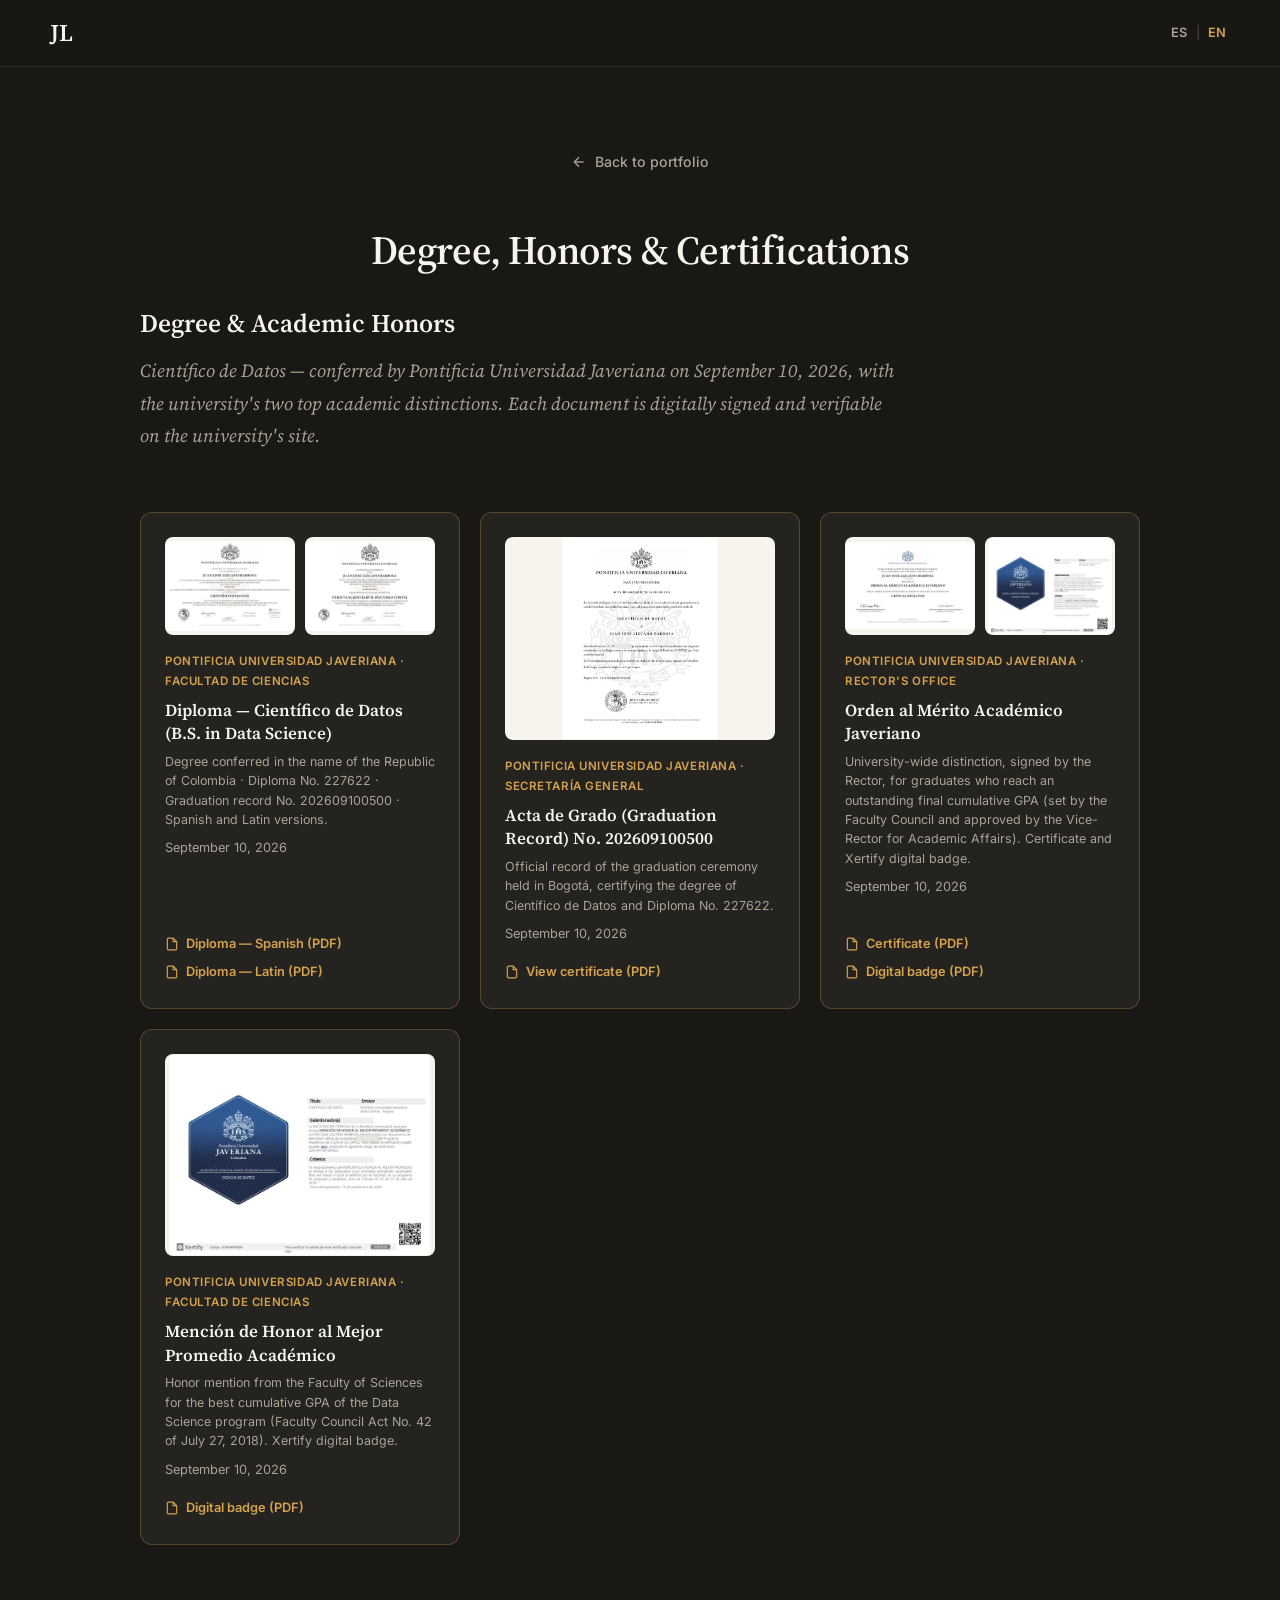
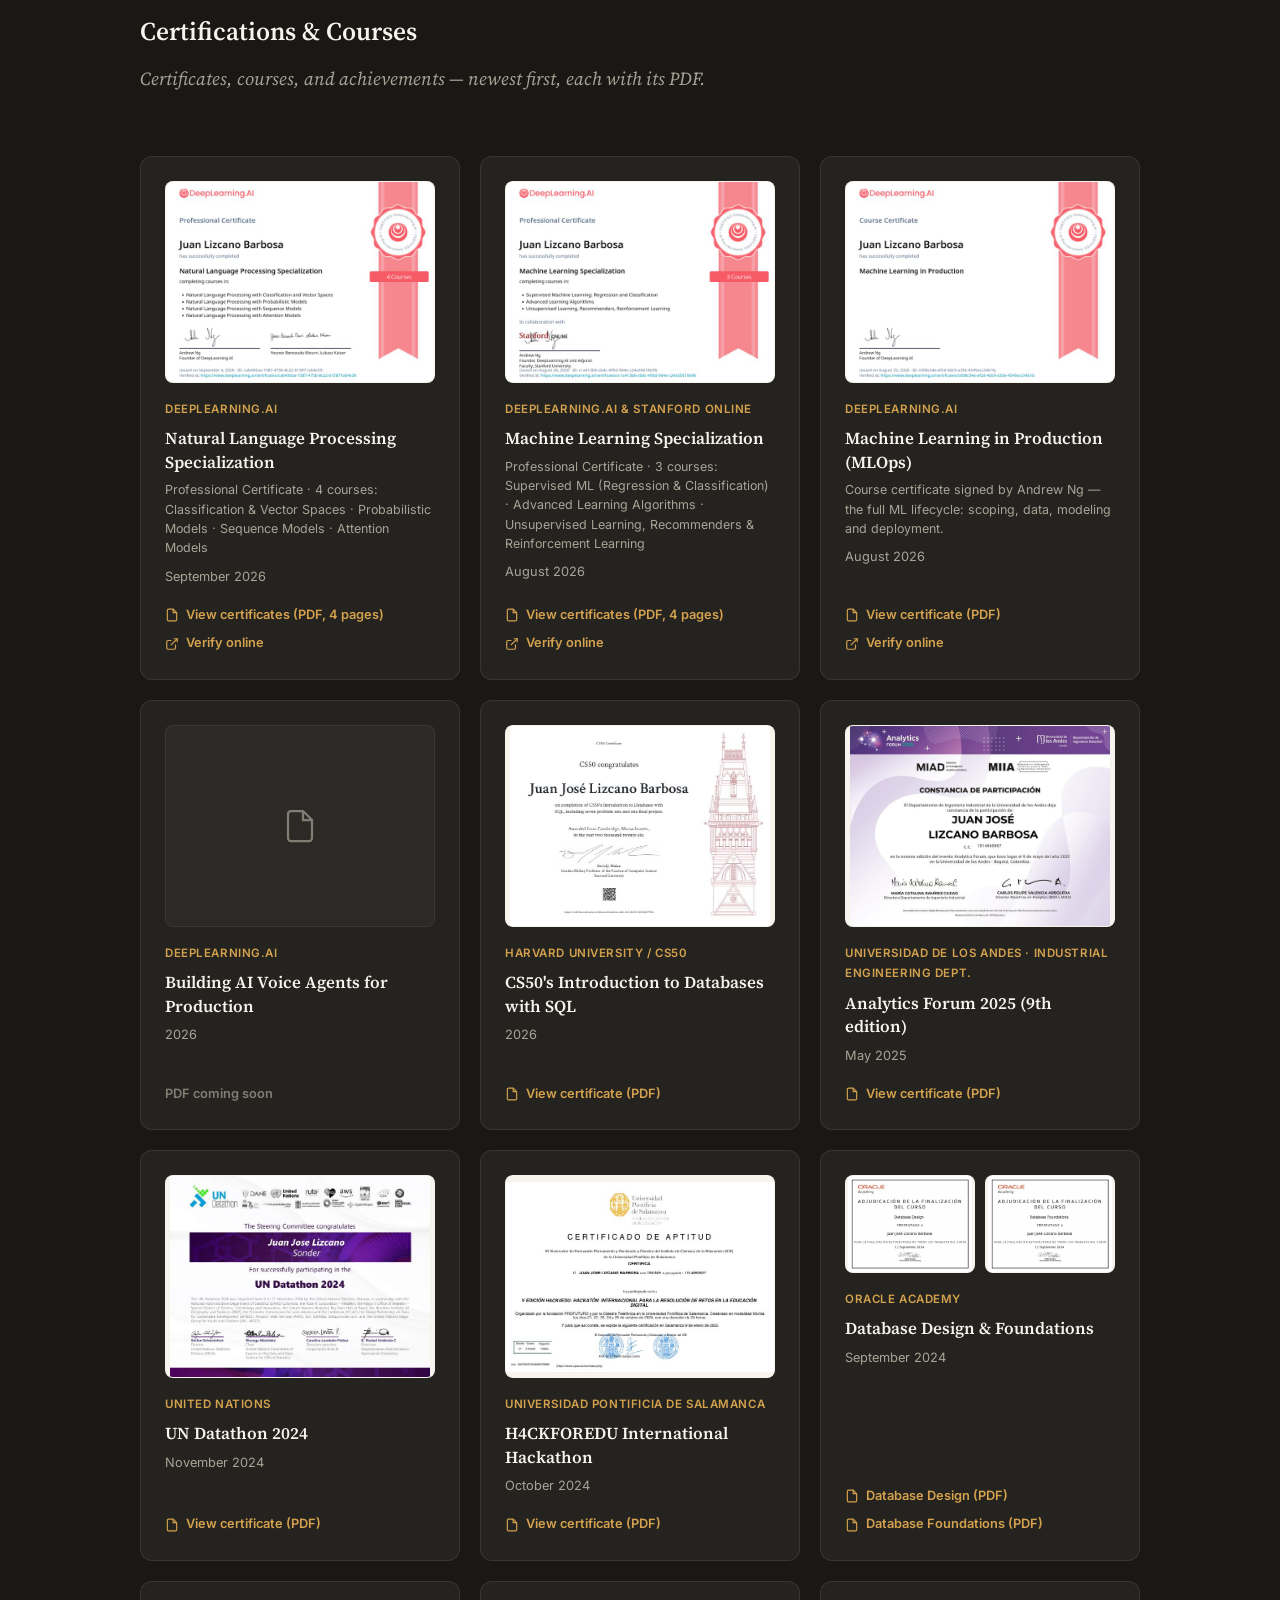
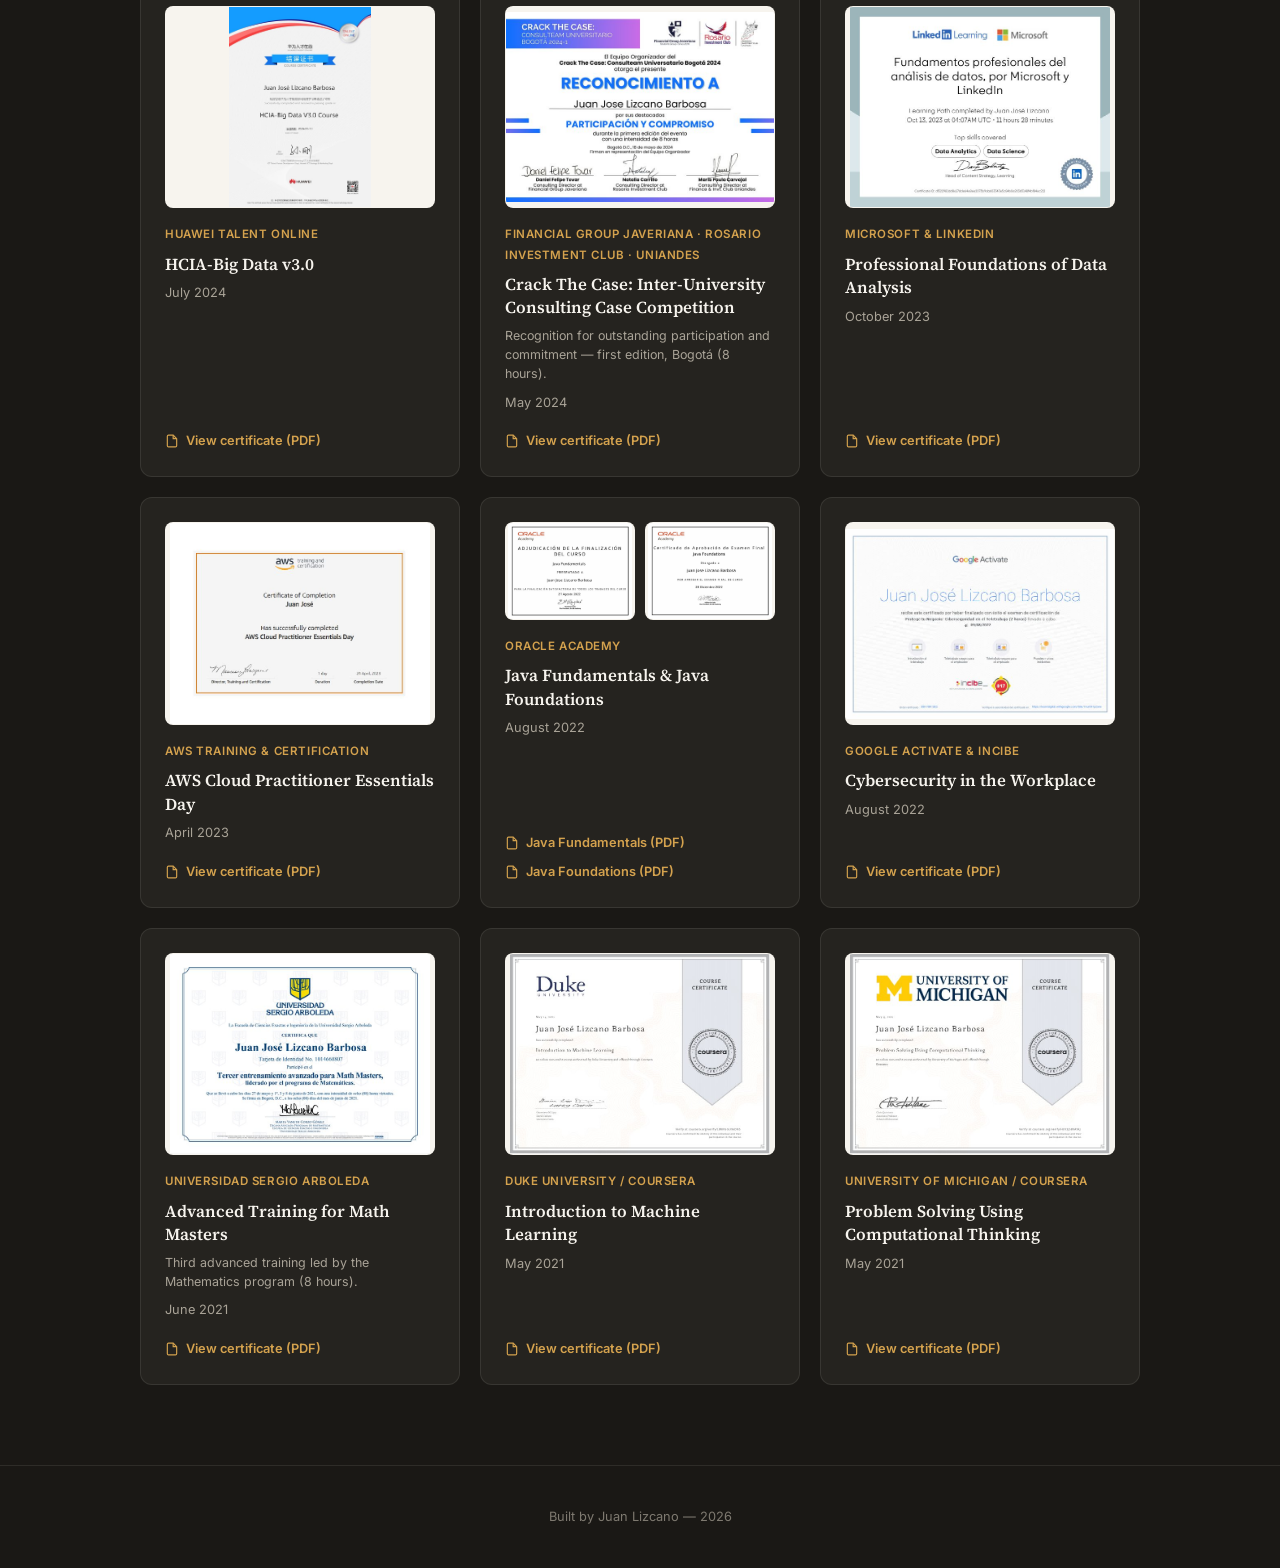
==== commit e61eaa2f: "Graduation update: new CV, diploma & honors, PULSO project, graduation photo - Replace cv/Juan-Lizca" ====
--- a/certificados.html
+++ b/certificados.html
@@ -41,8 +41,77 @@
                     <span data-i18n="certs.back">Back to portfolio</span>
                 </a>
 
-                <h2 data-i18n="certs.title">Certifications &amp; Courses</h2>
-                <p class="section-subtitle" data-i18n="certs.subtitle">Certificates, courses, and achievements — newest first, each with its PDF.</p>
+                <h2 data-i18n="certs.title">Degree, Honors &amp; Certifications</h2>
+
+                <!-- ============================
+                     DEGREE & ACADEMIC HONORS
+                     Personal ID numbers are masked on the published copies.
+                     ============================ -->
+                <div id="honors" class="honors-block">
+                    <h3 class="honors-title" data-i18n="honors.title">Degree &amp; Academic Honors</h3>
+                    <p class="section-subtitle honors-subtitle" data-i18n="honors.subtitle">Científico de Datos — conferred by Pontificia Universidad Javeriana on September 10, 2026, with the university's two top academic distinctions. Each document is digitally signed and verifiable on the university's site.</p>
+
+                    <div class="certs-grid honors-grid">
+                        <div class="cert-card">
+                            <div class="cert-thumb-row">
+                                <a class="cert-thumb" href="honors/diploma-cientifico-de-datos.jpg" target="_blank" rel="noopener">
+                                    <img src="honors/thumbs/diploma-cientifico-de-datos.jpg" alt="Diploma — Científico de Datos (Spanish)" width="640" height="448" loading="lazy">
+                                </a>
+                                <a class="cert-thumb" href="honors/diploma-latin.jpg" target="_blank" rel="noopener">
+                                    <img src="honors/thumbs/diploma-latin.jpg" alt="Diploma — Peritus Scientiarum Documentorum (Latin)" width="640" height="448" loading="lazy">
+                                </a>
+                            </div>
+                            <div class="cert-issuer">Pontificia Universidad Javeriana · Facultad de Ciencias</div>
+                            <h4 data-i18n="honors.c1">Diploma — Científico de Datos (B.S. in Data Science)</h4>
+                            <p class="cert-note" data-i18n="honors.n1">Degree conferred in the name of the Republic of Colombia · Diploma No. 227622 · Graduation record No. 202609100500 · Spanish and Latin versions.</p>
+                            <div class="cert-date" data-i18n="honors.d1">September 10, 2026</div>
+                            <a class="cert-pdf" href="honors/diploma-cientifico-de-datos.pdf" target="_blank" rel="noopener"><svg width="14" height="14" viewBox="0 0 24 24" fill="none" stroke="currentColor" stroke-width="2"><path d="M14 2H6a2 2 0 0 0-2 2v16a2 2 0 0 0 2 2h12a2 2 0 0 0 2-2V8z"/><polyline points="14 2 14 8 20 8"/></svg> <span data-i18n="honors.v1">Diploma — Spanish (PDF)</span></a>
+                            <a class="cert-pdf" href="honors/diploma-latin.pdf" target="_blank" rel="noopener"><svg width="14" height="14" viewBox="0 0 24 24" fill="none" stroke="currentColor" stroke-width="2"><path d="M14 2H6a2 2 0 0 0-2 2v16a2 2 0 0 0 2 2h12a2 2 0 0 0 2-2V8z"/><polyline points="14 2 14 8 20 8"/></svg> <span data-i18n="honors.v2">Diploma — Latin (PDF)</span></a>
+                        </div>
+
+                        <div class="cert-card">
+                            <a class="cert-thumb" href="honors/acta-de-grado.jpg" target="_blank" rel="noopener">
+                                <img src="honors/thumbs/acta-de-grado.jpg" alt="Acta de Grado No. 202609100500 — graduation record" width="495" height="640" loading="lazy">
+                            </a>
+                            <div class="cert-issuer">Pontificia Universidad Javeriana · Secretaría General</div>
+                            <h4 data-i18n="honors.c2">Acta de Grado (Graduation Record) No. 202609100500</h4>
+                            <p class="cert-note" data-i18n="honors.n2">Official record of the graduation ceremony held in Bogotá, certifying the degree of Científico de Datos and Diploma No. 227622.</p>
+                            <div class="cert-date" data-i18n="honors.d1">September 10, 2026</div>
+                            <a class="cert-pdf" href="honors/acta-de-grado.pdf" target="_blank" rel="noopener"><svg width="14" height="14" viewBox="0 0 24 24" fill="none" stroke="currentColor" stroke-width="2"><path d="M14 2H6a2 2 0 0 0-2 2v16a2 2 0 0 0 2 2h12a2 2 0 0 0 2-2V8z"/><polyline points="14 2 14 8 20 8"/></svg> <span data-i18n="certs.view">View certificate (PDF)</span></a>
+                        </div>
+
+                        <div class="cert-card">
+                            <div class="cert-thumb-row">
+                                <a class="cert-thumb" href="honors/orden-merito-academico-certificado.jpg" target="_blank" rel="noopener">
+                                    <img src="honors/thumbs/orden-merito-academico-certificado.jpg" alt="Orden al Mérito Académico Javeriano — certificate signed by the Rector" width="640" height="434" loading="lazy">
+                                </a>
+                                <a class="cert-thumb" href="honors/orden-merito-academico-badge.jpg" target="_blank" rel="noopener">
+                                    <img src="honors/thumbs/orden-merito-academico-badge.jpg" alt="Orden al Mérito Académico Javeriano — Xertify digital badge" width="640" height="495" loading="lazy">
+                                </a>
+                            </div>
+                            <div class="cert-issuer" data-i18n="honors.i3">Pontificia Universidad Javeriana · Rector's Office</div>
+                            <h4>Orden al Mérito Académico Javeriano</h4>
+                            <p class="cert-note" data-i18n="honors.n3">University-wide distinction, signed by the Rector, for graduates who reach an outstanding final cumulative GPA (set by the Faculty Council and approved by the Vice-Rector for Academic Affairs). Certificate and Xertify digital badge.</p>
+                            <div class="cert-date" data-i18n="honors.d1">September 10, 2026</div>
+                            <a class="cert-pdf" href="honors/orden-merito-academico-certificado.pdf" target="_blank" rel="noopener"><svg width="14" height="14" viewBox="0 0 24 24" fill="none" stroke="currentColor" stroke-width="2"><path d="M14 2H6a2 2 0 0 0-2 2v16a2 2 0 0 0 2 2h12a2 2 0 0 0 2-2V8z"/><polyline points="14 2 14 8 20 8"/></svg> <span data-i18n="honors.v3">Certificate (PDF)</span></a>
+                            <a class="cert-pdf" href="honors/orden-merito-academico-badge.pdf" target="_blank" rel="noopener"><svg width="14" height="14" viewBox="0 0 24 24" fill="none" stroke="currentColor" stroke-width="2"><path d="M14 2H6a2 2 0 0 0-2 2v16a2 2 0 0 0 2 2h12a2 2 0 0 0 2-2V8z"/><polyline points="14 2 14 8 20 8"/></svg> <span data-i18n="honors.v4">Digital badge (PDF)</span></a>
+                        </div>
+
+                        <div class="cert-card">
+                            <a class="cert-thumb" href="honors/mencion-honor-mejor-promedio-badge.jpg" target="_blank" rel="noopener">
+                                <img src="honors/thumbs/mencion-honor-mejor-promedio-badge.jpg" alt="Mención de Honor al Mejor Promedio Académico — Xertify digital badge" width="640" height="495" loading="lazy">
+                            </a>
+                            <div class="cert-issuer">Pontificia Universidad Javeriana · Facultad de Ciencias</div>
+                            <h4>Mención de Honor al Mejor Promedio Académico</h4>
+                            <p class="cert-note" data-i18n="honors.n4">Honor mention from the Faculty of Sciences for the best cumulative GPA of the Data Science program (Faculty Council Act No. 42 of July 27, 2018). Xertify digital badge.</p>
+                            <div class="cert-date" data-i18n="honors.d1">September 10, 2026</div>
+                            <a class="cert-pdf" href="honors/mencion-honor-mejor-promedio-badge.pdf" target="_blank" rel="noopener"><svg width="14" height="14" viewBox="0 0 24 24" fill="none" stroke="currentColor" stroke-width="2"><path d="M14 2H6a2 2 0 0 0-2 2v16a2 2 0 0 0 2 2h12a2 2 0 0 0 2-2V8z"/><polyline points="14 2 14 8 20 8"/></svg> <span data-i18n="honors.v4">Digital badge (PDF)</span></a>
+                        </div>
+                    </div>
+                </div>
+
+                <h3 class="honors-title certs-title" data-i18n="certs.title2">Certifications &amp; Courses</h3>
+                <p class="section-subtitle honors-subtitle" data-i18n="certs.subtitle">Certificates, courses, and achievements — newest first, each with its PDF.</p>
 
                 <!--
                     To publish a certificate PDF:
@@ -266,7 +335,7 @@
 
     <!-- Footer -->
     <footer>
-        <p class="footer-copy" data-i18n="footer.copy">Built by Juan Lizcano &mdash; 2025</p>
+        <p class="footer-copy" data-i18n="footer.copy">Built by Juan Lizcano &mdash; 2026</p>
     </footer>
 
     <!-- Scripts -->
--- a/css/styles.css
+++ b/css/styles.css
@@ -556,6 +556,56 @@
     background: var(--accent);
 }
 
+/* Diploma & honors strip inside the education card */
+.honors-strip {
+    display: grid;
+    grid-template-columns: repeat(4, 1fr);
+    gap: 12px;
+    margin-top: 22px;
+}
+.honor-thumb {
+    display: flex;
+    flex-direction: column;
+    gap: 8px;
+    text-align: center;
+    font-family: var(--font-sans);
+    font-size: 0.74rem;
+    font-weight: 600;
+    letter-spacing: 0.02em;
+    color: var(--text-secondary);
+    transition: color var(--transition);
+}
+.honor-thumb img {
+    width: 100%;
+    height: auto;
+    aspect-ratio: 4 / 3;
+    object-fit: contain;
+    background: #f7f4ee;
+    border-radius: var(--radius-sm);
+    border: 1px solid var(--border-subtle);
+    padding: 4px;
+    box-sizing: border-box;
+    transition: transform var(--transition), border-color var(--transition), box-shadow var(--transition);
+}
+.honor-thumb:hover { color: var(--accent); }
+.honor-thumb:hover img {
+    transform: translateY(-3px);
+    border-color: var(--accent);
+    box-shadow: 0 8px 22px rgba(0, 0, 0, 0.4);
+}
+.honors-more {
+    display: inline-flex;
+    align-items: center;
+    gap: 8px;
+    margin: 18px 0 6px;
+    font-family: var(--font-sans);
+    font-size: 0.85rem;
+    font-weight: 600;
+    color: var(--accent);
+    transition: gap var(--transition);
+}
+.honors-more:hover { gap: 12px; text-decoration: underline; }
+
 .projects-grid {
     display: grid;
     grid-template-columns: repeat(auto-fit, minmax(300px, 1fr));
@@ -992,6 +1042,23 @@
     color: var(--text-secondary);
     opacity: 0.7;
 }
+
+/* Degree & honors block at the top of certificados.html */
+.honors-block { margin-bottom: 64px; }
+.honors-title {
+    font-family: var(--font-serif);
+    font-size: 1.6rem;
+    font-weight: 600;
+    color: var(--text-highlight);
+    margin: 0 0 10px;
+    text-align: left;
+}
+.honors-title.certs-title { margin-top: 8px; }
+.honors-subtitle { text-align: left; margin-left: 0; max-width: 760px; }
+.honors-grid { grid-template-columns: repeat(auto-fit, minmax(300px, 1fr)); }
+.honors-grid .cert-card { border-color: rgba(212, 162, 78, 0.28); }
+.honors-grid .cert-thumb-row .cert-thumb,
+.honors-grid .cert-thumb { aspect-ratio: 4 / 3; }
 
 /* ============================================
    AI CHAT SECTION
@@ -1681,6 +1748,7 @@
 
     .projects-grid { grid-template-columns: 1fr; }
     .certs-grid { grid-template-columns: 1fr; }
+    .honors-strip { grid-template-columns: repeat(2, 1fr); }
     #certificates { padding: 120px 24px 60px; }
 
     .chat-messages { height: 360px; }
